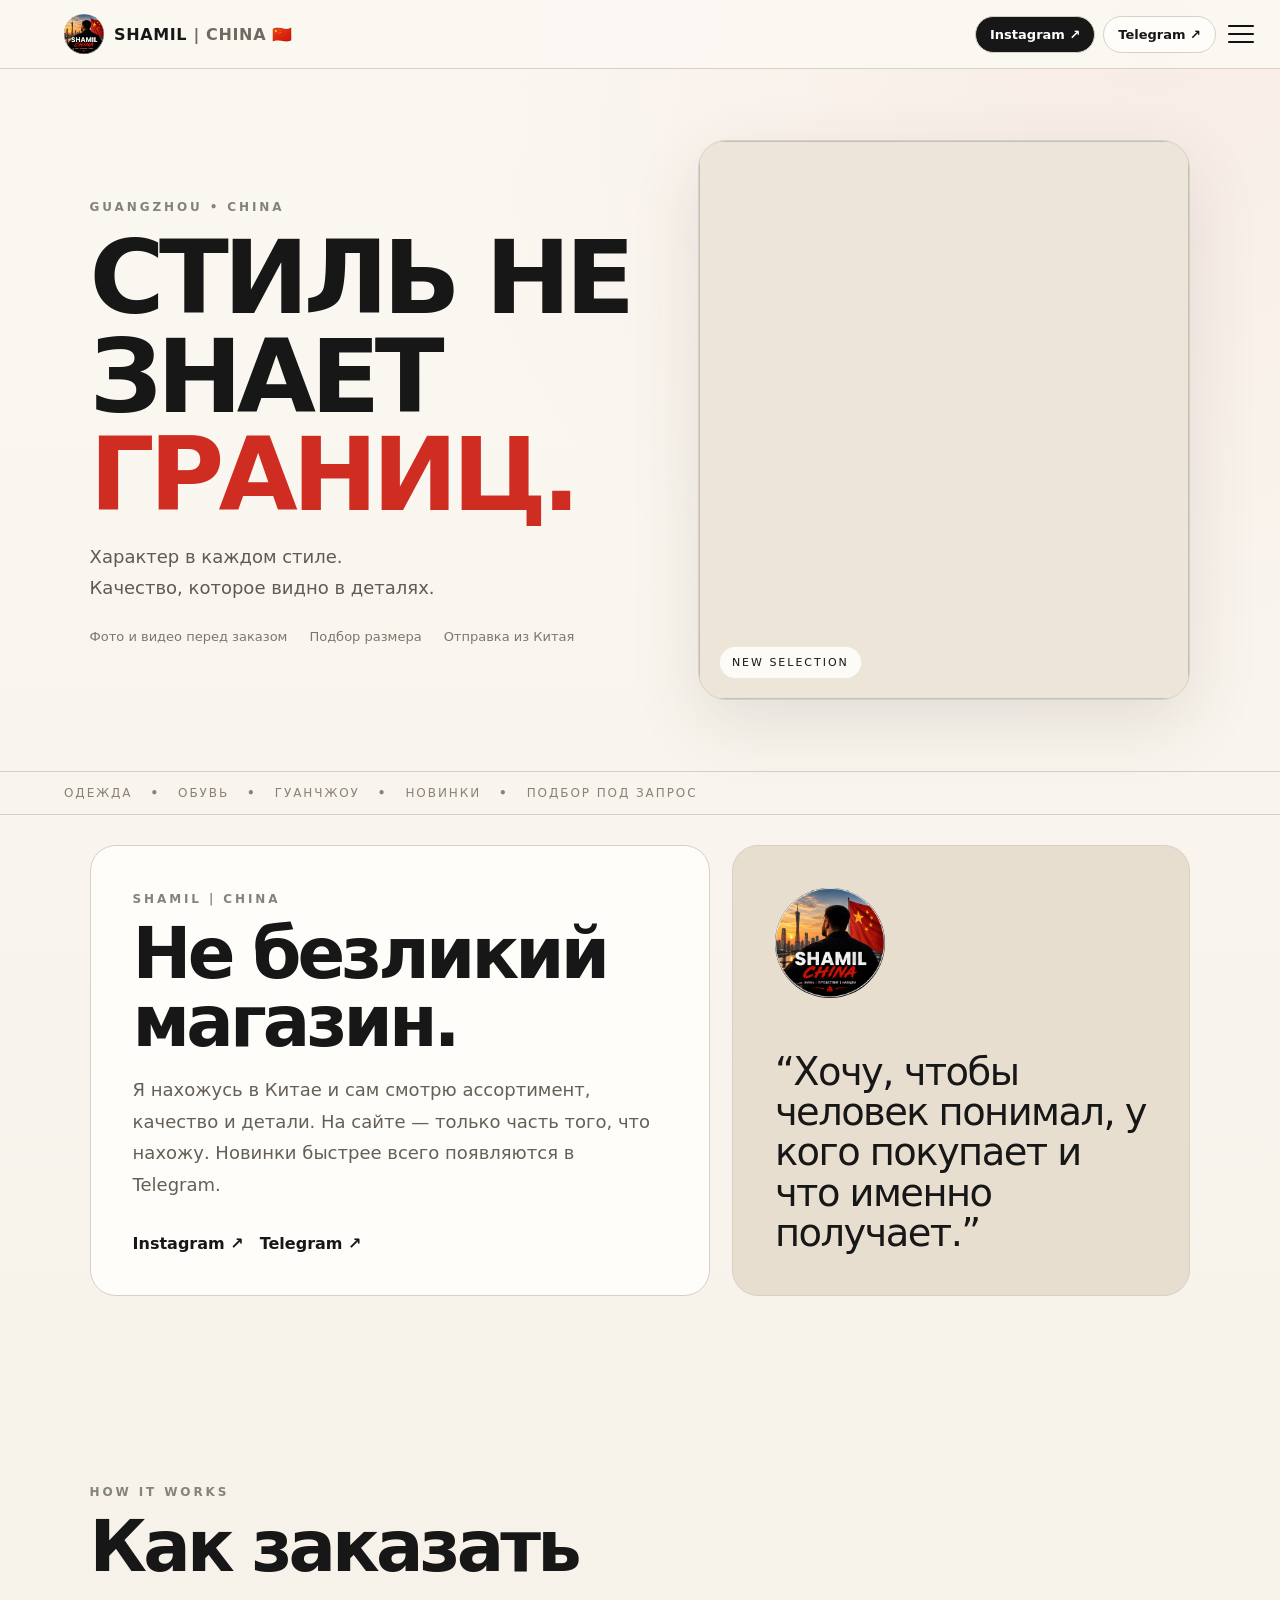
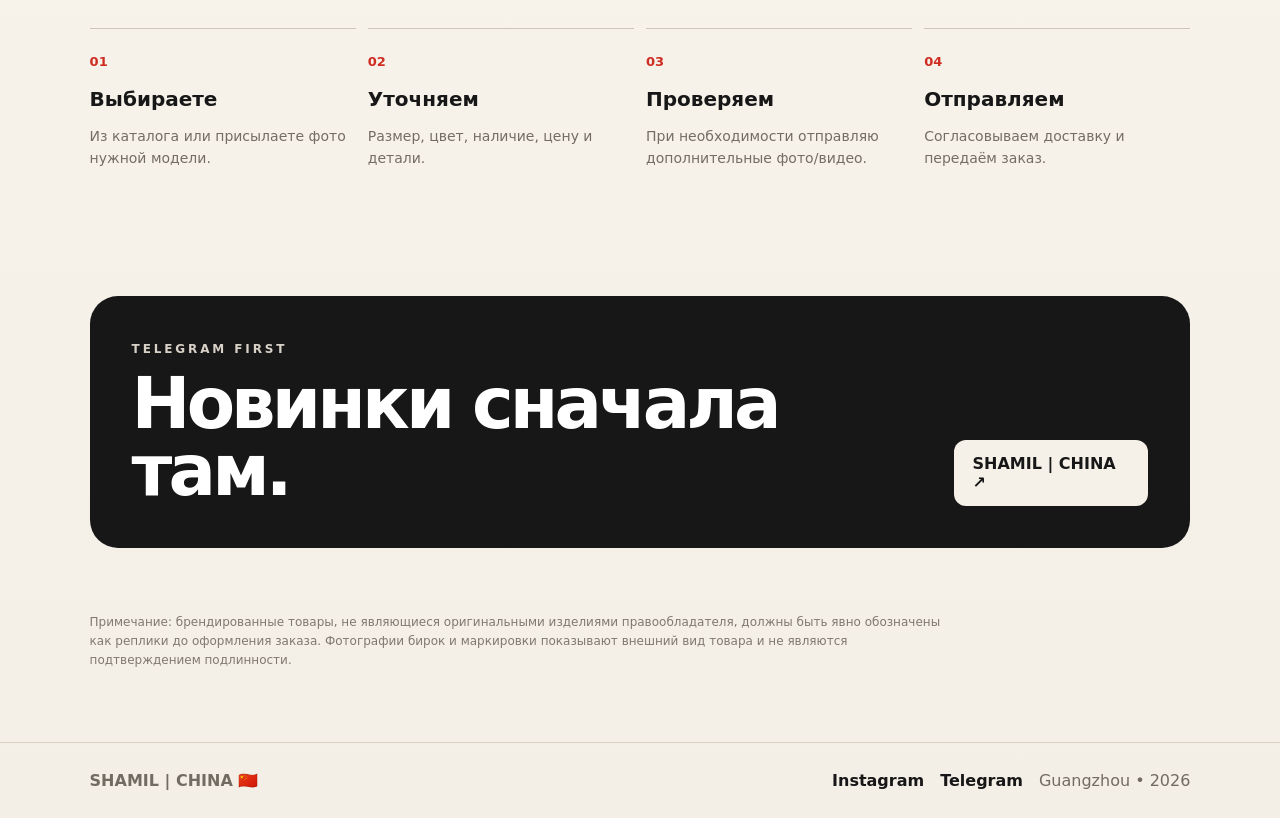
==== index.html @ 8ae96d12 "Update index.html" ====
<!doctype html>
<html lang="ru">
<head>
  <meta charset="utf-8">
  <meta name="viewport" content="width=device-width,initial-scale=1,viewport-fit=cover">
  <title>SHAMIL | CHINA — мужская одежда из Китая</title>
  <meta name="description" content="Мужская одежда и находки из Китая. Подбор, проверка качества, фото и видео перед заказом.">
  <link rel="manifest" href="/manifest.json">
<link rel="apple-touch-icon" sizes="180x180" href="/apple-touch-icon.png">
<meta name="theme-color" content="#F7F3EB">
<meta name="apple-mobile-web-app-capable" content="yes">
<meta name="apple-mobile-web-app-status-bar-style" content="black-translucent">
<meta name="apple-mobile-web-app-title" content="SHAMIL">
  <link rel="stylesheet" href="styles.css">
</head>
<body>
  <div id="appSplash" class="app-splash">
  <img src="/app-icon.png.PNG" alt="SHAMIL">
  <div class="app-splash-name">SHAMIL | CHINA</div>
</div>
<header class="topbar">
  <a class="brand" href="#top">
    <img src="logo.png" alt="SHAMIL | CHINA">
    <span>SHAMIL <i>| CHINA 🇨🇳</i></span>
  </a>
  <button class="menu-btn" onclick="openMenu()" aria-label="Открыть меню">
  <span></span>
  <span></span>
  <span></span>
</button>
  <div class="social-pills"><a class="instagram-pill" href="https://www.instagram.com/shamil.china_/" target="_blank" rel="noopener">Instagram ↗</a><a class="telegram-pill" href="https://t.me/Shamil_China05" target="_blank" rel="noopener">Telegram ↗</a></div>
</header>
<div class="side-menu" id="sideMenu">
  <div class="menu-overlay" onclick="closeMenu()"></div>

  <div class="menu-panel">
    <div class="menu-top">
      <b>SHAMIL | CHINA 🇨🇳</b>
      <button class="menu-close" onclick="closeMenu()">✕</button>
    </div>

    <div class="menu-links">

  <a href="/" onclick="closeMenu()">
    Главная
  </a>

  <button class="menu-catalog-toggle" type="button" onclick="toggleCatalogMenu()">
    <span>Каталог</span>
    <span class="catalog-arrow">⌄</span>
  </button>

  <div class="menu-subcatalog" id="menuSubcatalog">
    <a href="/catalog?section=clothes" onclick="closeMenu()">Одежда</a>
    <a href="/catalog?section=shoes" onclick="closeMenu()">Обувь</a>
    <a href="/catalog?section=accessories" onclick="closeMenu()">Аксессуары</a>
  </div>

  <a href="/account" onclick="closeMenu()">
    Личный кабинет 👤 <span>→</span>
  </a>

  <a href="#about" onclick="closeMenu()">
    Обо мне <span>→</span>
  </a>

  <a href="#how" onclick="closeMenu()">
    Как заказать <span>→</span>
  </a>

</div>

    <div class="menu-socials">
      <span>СВЯЗАТЬСЯ</span>

      <a href="https://www.instagram.com/shamil.china_/" target="_blank">
        Instagram ↗
      </a>

      <a href="https://t.me/Shamil_China05" target="_blank">
        Telegram ↗
      </a>
    </div>
  </div>
</div>
<main id="top">
  <section class="hero">
    <div class="hero-copy">
      <span class="kicker">GUANGZHOU • CHINA</span>
      <h1>СТИЛЬ НЕ ЗНАЕТ<br><em>ГРАНИЦ.</em></h1>
<p>Характер в каждом стиле.<br>Качество, которое видно в деталях.</p>
      
      <div class="trust"><span>Фото и видео перед заказом</span><span>Подбор размера</span><span>Отправка из Китая</span></div>
    </div>
    <div class="hero-visual">
     <img id="heroImage">
      <div class="hero-label">NEW SELECTION</div>
    </div>
  </section>

  <section class="marquee">
    <span>ОДЕЖДА</span><b>•</b><span>ОБУВЬ</span><b>•</b><span>ГУАНЧЖОУ</span><b>•</b><span>НОВИНКИ</span><b>•</b><span>ПОДБОР ПОД ЗАПРОС</span>
  </section>

 
  <section class="about" id="about">
    <div class="about-copy">
      <span class="kicker">SHAMIL | CHINA</span>
      <h2>Не безликий магазин.</h2>
      <p>Я нахожусь в Китае и сам смотрю ассортимент, качество и детали. На сайте — только часть того, что нахожу. Новинки быстрее всего появляются в Telegram.</p>
      <div class="about-links"><a href="https://www.instagram.com/shamil.china_/" target="_blank" rel="noopener">Instagram ↗</a><a href="https://t.me/Shamil_China05" target="_blank" rel="noopener">Telegram ↗</a></div>
    </div>
    <div class="about-card">
      <img src="logo.png" alt="SHAMIL CHINA">
      <blockquote>“Хочу, чтобы человек понимал, у кого покупает и что именно получает.”</blockquote>
    </div>
  </section>

  <section class="how" id="how">
    <div class="section-head"><div><span class="kicker">HOW IT WORKS</span><h2>Как заказать</h2></div></div>
    <div class="steps">
      <div><b>01</b><h3>Выбираете</h3><p>Из каталога или присылаете фото нужной модели.</p></div>
      <div><b>02</b><h3>Уточняем</h3><p>Размер, цвет, наличие, цену и детали.</p></div>
      <div><b>03</b><h3>Проверяем</h3><p>При необходимости отправляю дополнительные фото/видео.</p></div>
      <div><b>04</b><h3>Отправляем</h3><p>Согласовываем доставку и передаём заказ.</p></div>
    </div>
  </section>

  <section class="cta">
    <div><span class="kicker">TELEGRAM FIRST</span><h2>Новинки сначала там.</h2></div>
    <a class="btn white" href="https://t.me/Shamil_China05" target="_blank">SHAMIL | CHINA ↗</a>
  </section>

  <section class="disclaimer">
    <p>Примечание: брендированные товары, не являющиеся оригинальными изделиями правообладателя, должны быть явно обозначены как реплики до оформления заказа. Фотографии бирок и маркировки показывают внешний вид товара и не являются подтверждением подлинности.</p>
  </section>
</main>

<div class="modal" id="modal">
  <div class="modal-backdrop" onclick="closeModal()"></div>
  <div class="modal-card">
    <button class="close" onclick="closeModal()">✕</button>
    <div class="modal-grid">
      <div class="modal-gallery">
        <img id="mainImage" src="" alt="">
        <div id="thumbs" class="thumbs"></div>
      </div>
      <div class="modal-info">
        <span class="kicker" id="modalBrand"></span>
        <h2 id="modalTitle"></h2>
        <p id="modalDesc"></p>
        <div id="variants" class="variants"></div>
        <div class="price-line"><span>Цена</span><b>уточняйте</b></div>
        <a class="btn red full" href="https://www.instagram.com/shamil.china_/" target="_blank">Купить в Instagram ↗</a>

<a class="btn full telegram-btn" href="https://t.me/Shamil_China05" target="_blank">Купить в Telegram ↗</a>
        <p class="micro">Дополнительные фото/видео — по запросу.</p>
      </div>
    </div>
  </div>
</div>

<footer><b>SHAMIL | CHINA 🇨🇳</b><div class="footer-links"><a href="https://www.instagram.com/shamil.china_/" target="_blank" rel="noopener">Instagram</a><a href="https://t.me/Shamil_China05" target="_blank" rel="noopener">Telegram</a><span>Guangzhou • 2026</span></div></footer>
<script>
fetch(
  'https://pnsldiahjlnazouskkxk.supabase.co/rest/v1/site_settings?select=hero_images&id=eq.home',
  {
    headers: {
      'apikey': 'sb_publishable_b212Q_Wc9-7C97UlreEj8A_O3JEcoJQ',
      'Authorization': 'Bearer sb_publishable_b212Q_Wc9-7C97UlreEj8A_O3JEcoJQ'
    }
  }
)
.then(r => r.json())
.then(data => {

  const images = data?.[0]?.hero_images;

  if (!Array.isArray(images) || !images.length) return;

  const heroImage = document.getElementById('heroImage');

  let index = 0;

  heroImage.src = images[0];

  setInterval(() => {

    heroImage.style.opacity = '0';

    setTimeout(() => {

      index = (index + 1) % images.length;

      heroImage.src = images[index];

      heroImage.style.opacity = '1';

    }, 300);

  }, 1500 );

})
.catch(() => {});
</script>
 <script src="script.js"></script>
</body>
</html>
---- styles.css ----
:root{--bg:#090909;--panel:#111;--soft:#171717;--line:#272727;--text:#f5f5f2;--muted:#969690;--red:#e42a1e}
*{box-sizing:border-box} html{scroll-behavior:smooth}
body{margin:0;background:var(--bg);color:var(--text);font-family:Inter,ui-sans-serif,system-ui,-apple-system,BlinkMacSystemFont,"Segoe UI",sans-serif}
a{text-decoration:none;color:inherit} button{font:inherit}
.topbar{position:sticky;top:0;z-index:50;display:flex;align-items:center;justify-content:space-between;padding:14px 5vw;background:rgba(9,9,9,.86);backdrop-filter:blur(18px);border-bottom:1px solid var(--line)}
.brand{display:flex;align-items:center;gap:10px;font-weight:800;letter-spacing:.04em}.brand img{width:40px;height:40px;border-radius:50%;object-fit:cover}.brand i{font-style:normal;color:#9b9b95;font-weight:600}
nav{display:flex;gap:28px;font-size:14px;color:#c9c9c4}.telegram-pill{padding:10px 14px;border-radius:999px;background:#151515;border:1px solid var(--line);font-size:13px;font-weight:800}
.hero{min-height:78vh;padding:64px 7vw;display:grid;grid-template-columns:1.05fr .95fr;gap:5vw;align-items:center}
.kicker{font-size:12px;letter-spacing:.24em;color:#83837d;font-weight:800}
h1,h2{letter-spacing:-.055em;line-height:.96;margin:14px 0}
h1{font-size:clamp(48px,8vw,105px)}h1 em{font-style:normal;color:var(--red)}
.hero-copy p{max-width:670px;color:#b9b9b3;font-size:18px;line-height:1.7}.hero-actions{display:flex;gap:12px;flex-wrap:wrap;margin-top:28px}
.btn{display:inline-flex;align-items:center;justify-content:center;padding:14px 19px;border-radius:12px;font-weight:850}.red{background:var(--red);color:white}.dark{background:#151515;border:1px solid var(--line)}.white{background:#fff;color:#111}.full{width:100%}
.trust{display:flex;flex-wrap:wrap;gap:22px;margin-top:25px;color:#777772;font-size:13px}.hero-visual{position:relative;border-radius:28px;overflow:hidden;border:1px solid var(--line);background:#111;min-height:560px}.hero-visual img{width:100%;height:100%;object-fit:cover;position:absolute;inset:0}.hero-label{position:absolute;left:20px;bottom:20px;padding:9px 12px;border-radius:999px;background:rgba(0,0,0,.75);font-size:11px;letter-spacing:.18em}
.marquee{display:flex;gap:18px;white-space:nowrap;overflow:hidden;padding:14px 5vw;border-top:1px solid var(--line);border-bottom:1px solid var(--line);color:#74746e;font-size:12px;letter-spacing:.16em}
.catalog,.how{padding:90px 7vw}.section-head{display:flex;justify-content:space-between;align-items:end;gap:25px;margin-bottom:32px}.section-head h2,.about h2,.cta h2{font-size:clamp(40px,5.5vw,76px)}
.filters{display:flex;gap:8px;flex-wrap:wrap}.filter{border:1px solid var(--line);background:#111;color:#aaa;padding:9px 13px;border-radius:999px;cursor:pointer}.filter.active{background:#fff;color:#111}
.product-grid{display:grid;grid-template-columns:repeat(2,1fr);gap:18px}.product{border:1px solid var(--line);border-radius:22px;overflow:hidden;background:#101010}.gallery{display:block;position:relative;width:100%;border:0;padding:0;background:none;cursor:pointer;aspect-ratio:1/1;overflow:hidden}.gallery img{width:100%;height:100%;object-fit:cover;transition:.35s}.gallery:hover img{transform:scale(1.025)}.tag{position:absolute;top:14px;left:14px;padding:7px 10px;border-radius:999px;background:rgba(0,0,0,.72);font-size:10px;letter-spacing:.16em;color:#fff}
.product-meta{display:flex;justify-content:space-between;align-items:center;gap:15px;padding:18px}.product-meta h3{margin:0 0 6px;font-size:18px}.product-meta p{margin:0;color:#797974;font-size:13px}.smallbtn{background:#fff;border:0;border-radius:10px;padding:10px 12px;font-weight:800;cursor:pointer}
.note{margin-top:20px;border:1px dashed #333;border-radius:16px;padding:19px 20px;display:flex;justify-content:space-between;gap:20px;align-items:center;color:#8f8f89}.note div{display:grid;gap:4px}.note b,.note a{color:white}
.about{padding:30px 7vw 95px;display:grid;grid-template-columns:1.15fr .85fr;gap:22px}.about-copy,.about-card{border-radius:26px;padding:42px;border:1px solid var(--line)}.about-copy p{font-size:18px;line-height:1.75;color:#aaa}.about-copy a{font-weight:800;display:inline-block;margin-top:16px}.about-card{background:#e6dfd4;color:#161616;display:flex;flex-direction:column;justify-content:space-between;min-height:450px}.about-card img{width:110px;height:110px;border-radius:50%;object-fit:cover}.about-card blockquote{margin:0;font-size:clamp(28px,3vw,44px);line-height:1.05;letter-spacing:-.04em}
.steps{display:grid;grid-template-columns:repeat(4,1fr);gap:12px}.steps>div{border-top:1px solid #303030;padding:22px 0}.steps b{color:var(--red);font-size:13px}.steps h3{font-size:20px;margin:17px 0 8px}.steps p{color:#85857f;font-size:14px;line-height:1.6}
.cta{margin:0 7vw 65px;padding:42px;border-radius:28px;background:var(--red);display:flex;justify-content:space-between;gap:25px;align-items:end}.cta .kicker{color:#ffd1cb}.cta h2{margin-bottom:0}
.disclaimer{padding:0 7vw 60px;color:#666661;font-size:12px;line-height:1.6;max-width:1050px}
footer{padding:28px 7vw;border-top:1px solid var(--line);display:flex;justify-content:space-between;color:#767670}
.modal{position:fixed;inset:0;z-index:100;display:none}.modal.show{display:block}.modal-backdrop{position:absolute;inset:0;background:rgba(0,0,0,.72);backdrop-filter:blur(4px)}.modal-card{position:absolute;left:50%;top:50%;transform:translate(-50%,-50%);width:min(1100px,94vw);max-height:92vh;overflow:auto;background:#101010;border:1px solid var(--line);border-radius:24px;padding:22px}.close{position:absolute;top:16px;right:16px;z-index:3;border:1px solid #333;background:#111;color:#fff;width:40px;height:40px;border-radius:50%;cursor:pointer}.modal-grid{display:grid;grid-template-columns:1.05fr .95fr;gap:30px}.modal-gallery>img{width:100%;aspect-ratio:1/1;object-fit:cover;border-radius:18px;background:#161616}.thumbs{display:grid;grid-template-columns:repeat(4,1fr);gap:8px;margin-top:8px}.thumbs button{border:0;padding:0;background:none;cursor:pointer}.thumbs img{width:100%;aspect-ratio:1/1;object-fit:cover;border-radius:10px}.modal-info{padding:22px 10px}.modal-info h2{font-size:clamp(38px,5vw,68px)}.modal-info>p{color:#a4a49e;line-height:1.7}.variants{display:flex;gap:8px;flex-wrap:wrap;margin:22px 0}.variant{border:1px solid #333;border-radius:999px;padding:8px 11px;color:#c9c9c3;font-size:13px}.price-line{display:flex;justify-content:space-between;padding:18px 0;border-top:1px solid #2b2b2b;border-bottom:1px solid #2b2b2b;margin:18px 0}.micro{font-size:12px!important;color:#696964!important}
@media(max-width:900px){nav{display:none}.hero{grid-template-columns:1fr}.hero-visual{min-height:470px}.product-grid,.about,.modal-grid{grid-template-columns:1fr}.steps{grid-template-columns:repeat(2,1fr)}.section-head,.cta{align-items:flex-start;flex-direction:column}}
@media(max-width:560px){.topbar{padding:12px 15px}.brand span{font-size:12px}.telegram-pill{display:none}.hero,.catalog,.how,.about{padding-left:18px;padding-right:18px}.hero{padding-top:40px}.hero-visual{min-height:390px}.product-grid{grid-template-columns:1fr}.product-meta{align-items:flex-start}.note{flex-direction:column;align-items:flex-start}.steps{grid-template-columns:1fr}.cta{margin-left:18px;margin-right:18px;padding:28px}.modal-card{padding:14px}.thumbs{grid-template-columns:repeat(4,1fr)}footer{padding-left:18px;padding-right:18px;font-size:12px}}


/* ===== SHAMIL | CHINA — Light / Ivory premium theme ===== */
:root{
  --bg:#f5f1e9;
  --panel:#fffdf9;
  --soft:#eee8dd;
  --line:#d8d0c2;
  --text:#171717;
  --muted:#746f66;
  --red:#cf2d22;
}
body{
  background:
    radial-gradient(circle at 90% 0%, rgba(207,45,34,.06), transparent 28%),
    linear-gradient(180deg,#fbf8f2 0%,#f4efe6 100%);
  color:var(--text);
}
.topbar{
  background:rgba(251,248,242,.9);
  border-bottom:1px solid var(--line);
}
.brand i, nav{color:#706a61}
.telegram-pill,.instagram-pill{
  padding:10px 14px;
  border-radius:999px;
  background:#fffdf9;
  border:1px solid var(--line);
  font-size:13px;
  font-weight:800;
  color:#171717;
}
.instagram-pill{background:#171717;color:#fff}
.social-pills{display:flex;align-items:center;gap:8px}
.hero-copy p{color:#5f5a53}
.trust{color:#7d766c}
.hero-visual{
  border-color:var(--line);
  background:#ece5d8;
  box-shadow:0 24px 70px rgba(73,58,40,.12);
}
.hero-label{background:rgba(255,253,249,.9);color:#161616;border:1px solid rgba(30,30,30,.08)}
.marquee{
  border-top:1px solid var(--line);
  border-bottom:1px solid var(--line);
  color:#8a8176;
}
.filter{
  border:1px solid var(--line);
  background:#fffdf9;
  color:#6b645b;
}
.filter.active{background:#171717;color:#fff}
.product{
  border:1px solid var(--line);
  background:#fffdf9;
  box-shadow:0 12px 32px rgba(67,55,40,.06);
}
.product-meta p{color:#7d766d}
.smallbtn{
  background:#171717;
  color:#fff;
}
.note{
  border-color:#cfc5b6;
  background:rgba(255,255,255,.42);
  color:#766f65;
}
.note b,.note a{color:#171717}
.about-copy,.about-card{
  border-color:var(--line);
}
.about-copy{
  background:#fffdf9;
}
.about-copy p{color:#665f56}
.about-card{
  background:#e7ded0;
  color:#171717;
}
.about-links{display:flex;gap:16px;flex-wrap:wrap;margin-top:18px}
.about-links a{font-weight:800}
.steps>div{border-top:1px solid #cec6b9}
.steps p{color:#746d63}
.cta{background:#171717;color:#fff}
.cta .kicker{color:#d8d1c7}
.disclaimer{color:#7f786e}
footer{
  border-top:1px solid var(--line);
  color:#726b61;
}
.footer-links{display:flex;align-items:center;gap:16px;flex-wrap:wrap}
.footer-links a{color:#171717;font-weight:750}
.modal-backdrop{background:rgba(55,45,34,.36)}
.modal-card{
  background:#fffdf9;
  border:1px solid var(--line);
  color:#171717;
  box-shadow:0 30px 100px rgba(47,37,24,.22);
}
.close{
  border:1px solid var(--line);
  background:#171717;
  color:#fff;
}
.modal-gallery>img{background:#eee7dc}
.modal-info>p{color:#6c655c}
.variant{
  border:1px solid #cfc6b9;
  color:#5f584f;
  background:#f8f4ed;
}
.price-line{
  border-top:1px solid #d9d0c3;
  border-bottom:1px solid #d9d0c3;
}
.micro{color:#7d766c!important}
.btn.dark{
  background:#fffdf9;
  border:1px solid var(--line);
  color:#171717;
}
.btn.white{
  background:#f5f1e9;
  color:#171717;
}
@media(max-width:560px){
  .social-pills{display:flex}
  .instagram-pill{display:none}
  .telegram-pill{display:none}
}
.telegram-btn {
  background: #229ED9;
  color: #fff;
  border-color: #229ED9;
}

.telegram-btn:hover {
  background: #1d8fc5;
  border-color: #1d8fc5;
}
/* SHAMIL CHINA — BURGER MENU */

.menu-btn {
  width: 44px;
  height: 44px;
  padding: 0;
  position: absolute;
right: 8px;
  border: 0;
  background: transparent;
  cursor: pointer;
  display: flex;
  flex-direction: column;
  justify-content: center;
  gap: 6px;
}

.menu-btn span {
  display: block;
  width: 26px;
  height: 2px;
  background: #111;
  border-radius: 10px;
}

.side-menu {
  position: fixed;
  inset: 0;
  z-index: 9999;
  visibility: hidden;
  pointer-events: none;
}

.side-menu.open {
  visibility: visible;
  pointer-events: auto;
}

.menu-overlay {
  position: absolute;
  inset: 0;
  background: rgba(0,0,0,.45);
  opacity: 0;
  transition: opacity .3s ease;
}

.side-menu.open .menu-overlay {
  opacity: 1;
}

.menu-panel {
  position: absolute;
  top: 0;
  right: 0;
  width: min(88vw, 420px);
  height: 100%;
  padding: 26px;
  background: #f5f1e9;
  transform: translateX(100%);
  transition: transform .3s ease;
  display: flex;
  flex-direction: column;
}

.side-menu.open .menu-panel {
  transform: translateX(0);
}

.menu-top {
  display: flex;
  justify-content: space-between;
  align-items: center;
  padding-bottom: 25px;
  border-bottom: 1px solid rgba(0,0,0,.12);
}

.menu-close {
  border: 0;
  background: transparent;
  font-size: 24px;
  cursor: pointer;
}

.menu-links {
  display: flex;
  flex-direction: column;
  margin-top: 25px;
}

.menu-links a {
  display: flex;
  justify-content: space-between;
  padding: 18px 0;
  border-bottom: 1px solid rgba(0,0,0,.1);
  color: #111;
  text-decoration: none;
  font-size: 24px;
  font-weight: 700;
}

.menu-socials {
  margin-top: auto;
  display: flex;
  flex-direction: column;
  gap: 12px;
}

.menu-socials span {
  font-size: 11px;
  letter-spacing: 2px;
  opacity: .55;
}

.menu-socials a {
  color: #111;
  font-size: 17px;
  font-weight: 600;
  text-decoration: none;
}
.menu-panel {
  background: #f5f1e9 !important;
  opacity: 1 !important;
}

.menu-panel * {
  opacity: 1;
}
.menu-catalog-toggle{
  width:100%;
  border:0;
  border-top:1px solid var(--line);
  border-bottom:1px solid var(--line);
  background:transparent;
  padding:20px 0;
  display:flex;
  align-items:center;
  justify-content:space-between;
  font:inherit;
  font-size:clamp(24px,5vw,34px);
  font-weight:800;
  color:var(--text);
  cursor:pointer;
}

.menu-subcatalog{
  display:none;
  padding:0 0 8px;
}

.menu-subcatalog.open{
  display:block;
}

.menu-subcatalog a{
  display:block;
  padding:16px 18px;
  font-size:20px;
  font-weight:650;
  border-bottom:1px solid var(--line);
}

.catalog-arrow{
  transition:transform .25s ease;
}

.menu-catalog-toggle.open .catalog-arrow{
  transform:rotate(90deg);
}
/* Плавная смена фото на главной */
.hero-visual img {
  transition: opacity 0.5s ease;
}
.app-splash {
  position: fixed;
  inset: 0;
  z-index: 99999;
  background: #F7F3EB;
  display: flex;
  flex-direction: column;
  align-items: center;
  justify-content: center;
  gap: 22px;
  animation: splashOut 0.7s ease 1.8s forwards;
}

.app-splash img {
  width: 150px;
  height: 150px;
  object-fit: cover;
  border-radius: 32px;
  animation: splashLogo 0.8s ease both;
}

.app-splash-name {
  font-size: 15px;
  letter-spacing: 5px;
  color: #111;
  animation: splashLogo 0.8s 0.15s ease both;
}

@keyframes splashLogo {
  from {
    opacity: 0;
    transform: scale(.88);
  }
  to {
    opacity: 1;
    transform: scale(1);
  }
}

@keyframes splashOut {
  to {
    opacity: 0;
    visibility: hidden;
    pointer-events: none;
  }
}
.app-splash::before {
  content: "";
  width: 170px;
  height: 170px;
  border-radius: 36px;
  background: url("/app-icon.png.PNG") center / cover no-repeat;
  animation: splashLogo 0.8s ease both;
}

.app-splash > img {
  display: none;
}
/* В обычном браузере заставку не показываем */
.app-splash {
  display: none;
}

/* Показываем только установленное приложение */
@media (display-mode: standalone) {
  .app-splash {
    display: flex;
  }

 #mainImage {
  transition: opacity .22s ease;
}

#mainImage.fade-image {
  opacity: .35;
} 

.image-dots {
  display: flex;
  justify-content: center;
  gap: 6px;
  margin-top: 10px;
}

.image-dots span {
  width: 7px;
  height: 7px;
  border-radius: 50%;
  background: rgba(0, 0, 0, .20);
}

.image-dots span.active {
  background: #111;
}
@media (max-width: 560px) {
  .topbar {
    padding-top: calc(12px + env(safe-area-inset-top));
  }
}
/* ===== SHAMIL CHINA — ITALIAN LUXURY ===== */

:root{
  --lux-black:#15120e;
  --lux-brown:#2e2117;
  --lux-gold:#c9a15e;
  --lux-cream:#f3eadc;
  --lux-muted:#b8aa96;
}

body{
  background:
    radial-gradient(circle at 80% 5%, #39291c 0, transparent 28%),
    linear-gradient(180deg,#17130f 0%,#0f0d0a 100%);
  color:var(--lux-cream);
}

.topbar{
  background:rgba(18,15,11,.88);
  border-bottom:1px solid rgba(201,161,94,.18);
}

.brand{
  color:var(--lux-cream);
}

.brand i{
  color:var(--lux-muted);
}

.menu-btn span{
  background:var(--lux-cream);
}

.hero-copy .kicker{
  color:var(--lux-gold);
}

.hero-copy h1{
  color:var(--lux-cream);
  font-family:Georgia,"Times New Roman",serif;
  font-weight:500;
}

.hero-copy h1 em{
  color:var(--lux-gold);
}

.hero-copy p{
  color:#d1c5b5;
}

.trust{
  color:#ad9e8b;
}

.hero-visual{
  border-color:rgba(201,161,94,.25);
  background:#211a13;
  box-shadow:0 30px 80px rgba(0,0,0,.35);
}

.hero-label{
  background:rgba(20,16,12,.88);
  color:var(--lux-gold);
  border:1px solid rgba(201,161,94,.35);
}

.marquee{
  color:#a9967c;
  border-color:rgba(201,161,94,.18);
}

@media(max-width:560px){
  .topbar{
    padding-top:calc(12px + env(safe-area-inset-top));
  }

  .hero{
    min-height:auto;
    padding-top:48px;
  }

  .hero-copy h1{
    font-size:54px;
    line-height:.94;
  }

  .hero-copy p{
    font-size:17px;
    line-height:1.6;
  }

  .hero-visual{
    min-height:480px;
    border-radius:22px;
  }
}
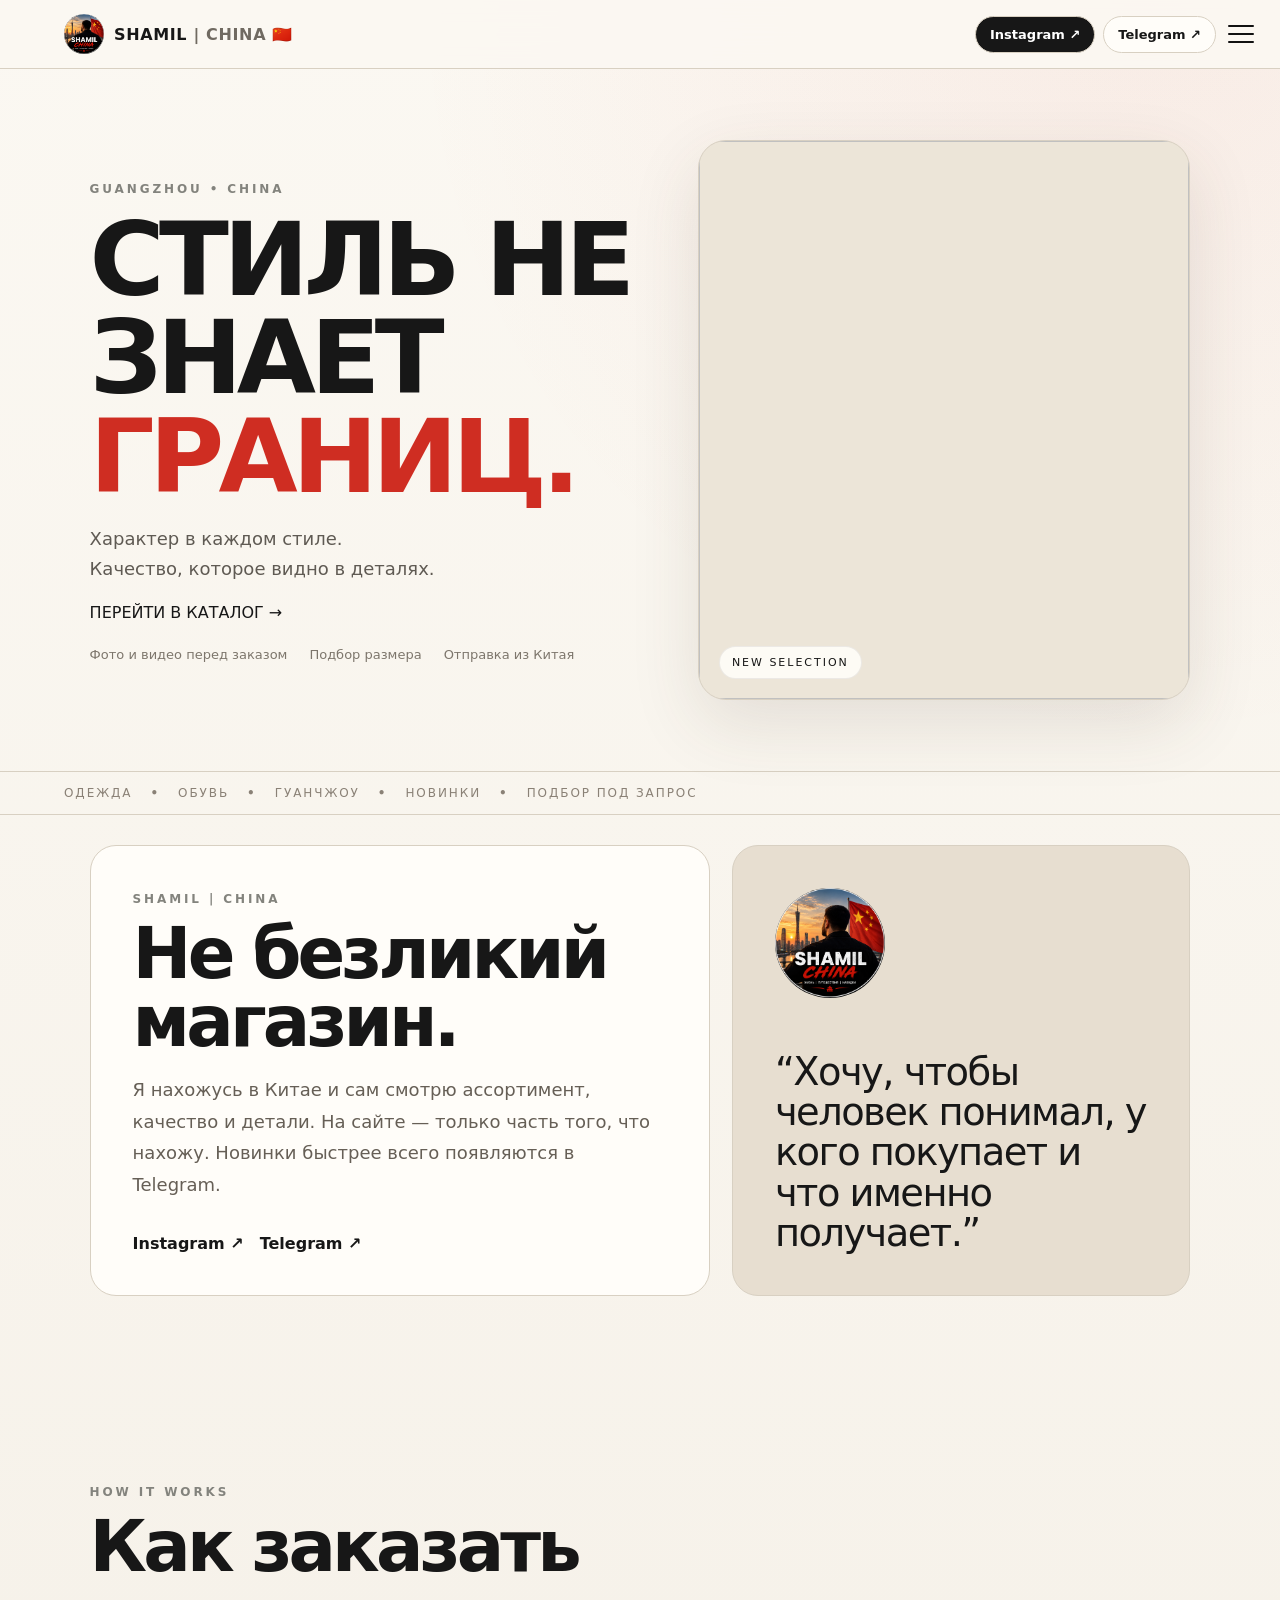
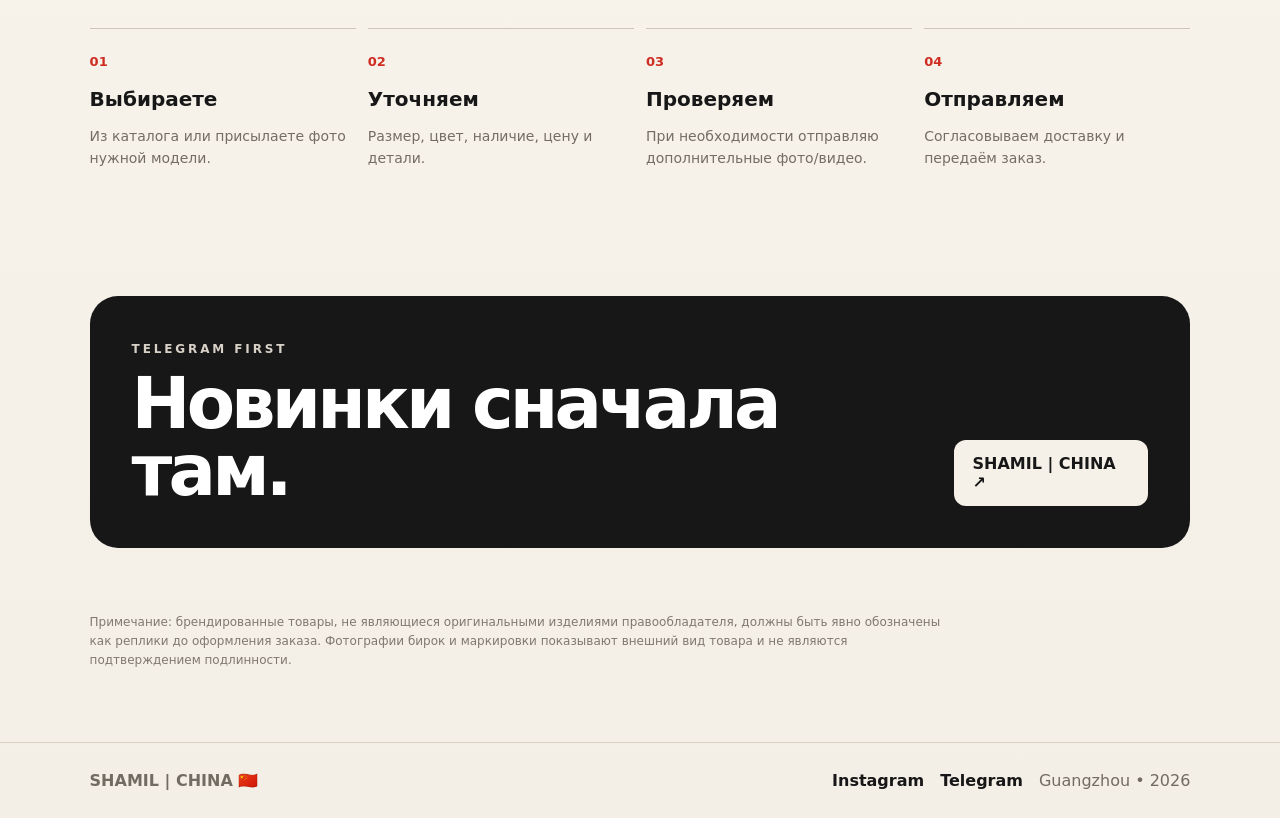
==== commit c1a3082d: "Update index.html" ====
--- a/index.html
+++ b/index.html
@@ -88,8 +88,10 @@
     <div class="hero-copy">
       <span class="kicker">GUANGZHOU • CHINA</span>
       <h1>СТИЛЬ НЕ ЗНАЕТ<br><em>ГРАНИЦ.</em></h1>
-<p>Характер в каждом стиле.<br>Качество, которое видно в деталях.</p>
-      
+<p> Характер в каждом стиле.<br>Качество, которое видно в деталях.</p>
+      <a class="lux-catalog-btn" href="/catalog">
+  ПЕРЕЙТИ В КАТАЛОГ <span>→</span>
+</a>
       <div class="trust"><span>Фото и видео перед заказом</span><span>Подбор размера</span><span>Отправка из Китая</span></div>
     </div>
     <div class="hero-visual">
--- a/styles.css
+++ b/styles.css
@@ -537,3 +537,70 @@
     border-radius:22px;
   }
 }
+/* ===== LUXURY MOBILE HERO — STEP 2 ===== */
+
+@media (max-width:560px){
+
+  .hero{
+    display:block;
+    padding-bottom:0;
+  }
+
+  .hero-copy{
+    position:relative;
+    z-index:2;
+  }
+
+  .hero-copy::after{
+    content:"";
+    display:block;
+    width:56px;
+    height:1px;
+    margin-top:28px;
+    background:#c9a15e;
+  }
+
+  .hero-visual{
+    width:calc(100% + 36px);
+    margin-left:-18px;
+    margin-top:28px;
+    min-height:540px;
+    border-radius:0;
+    border-left:0;
+    border-right:0;
+    border-color:rgba(201,161,94,.22);
+    box-shadow:
+      0 -25px 60px rgba(0,0,0,.18),
+      0 30px 80px rgba(0,0,0,.35);
+  }
+
+  .hero-visual::after{
+    content:"";
+    position:absolute;
+    inset:0;
+    z-index:1;
+    pointer-events:none;
+    background:
+      linear-gradient(
+        180deg,
+        rgba(20,14,9,.35) 0%,
+        transparent 28%,
+        transparent 70%,
+        rgba(15,11,8,.28) 100%
+      );
+  }
+
+  .hero-visual img{
+    object-fit:cover;
+  }
+
+  .hero-label{
+    z-index:2;
+    left:20px;
+    bottom:20px;
+    color:#d6b574;
+    background:rgba(20,15,10,.72);
+    border:1px solid rgba(201,161,94,.35);
+    backdrop-filter:blur(12px);
+  }
+}
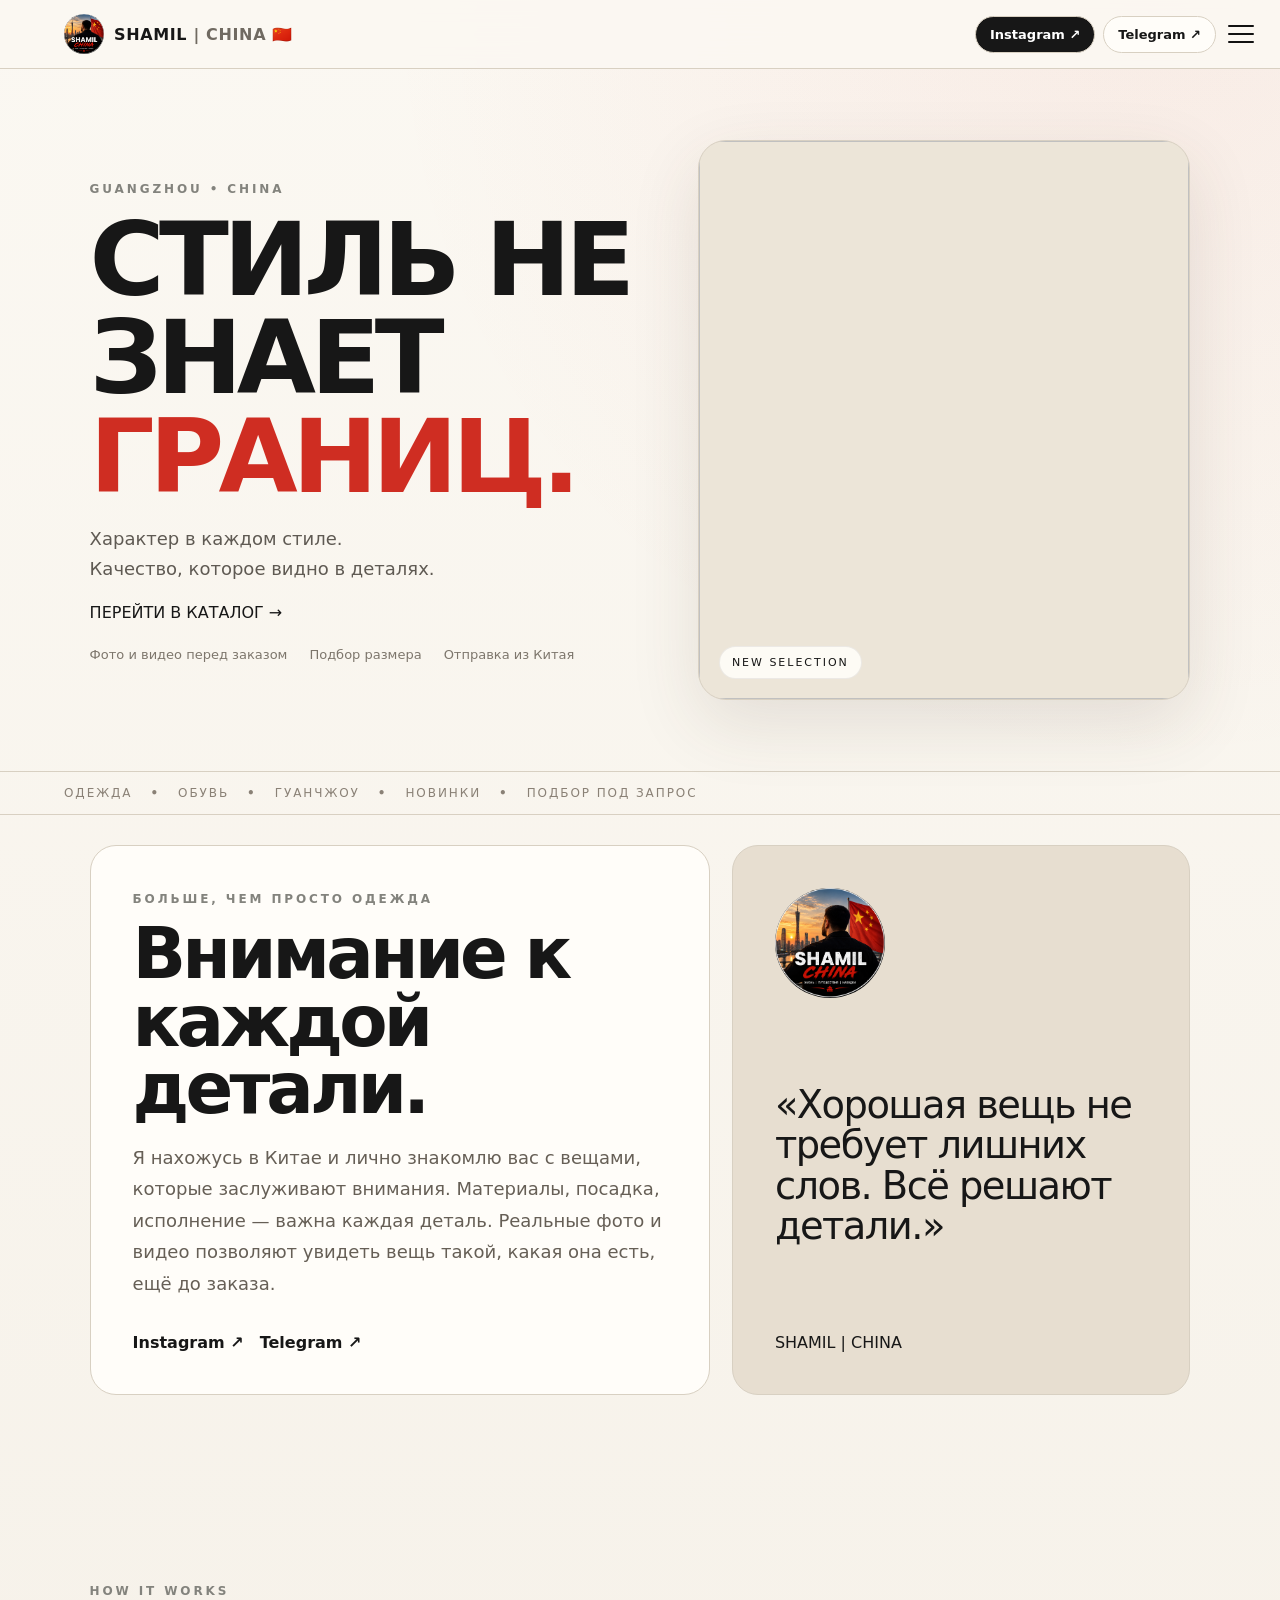
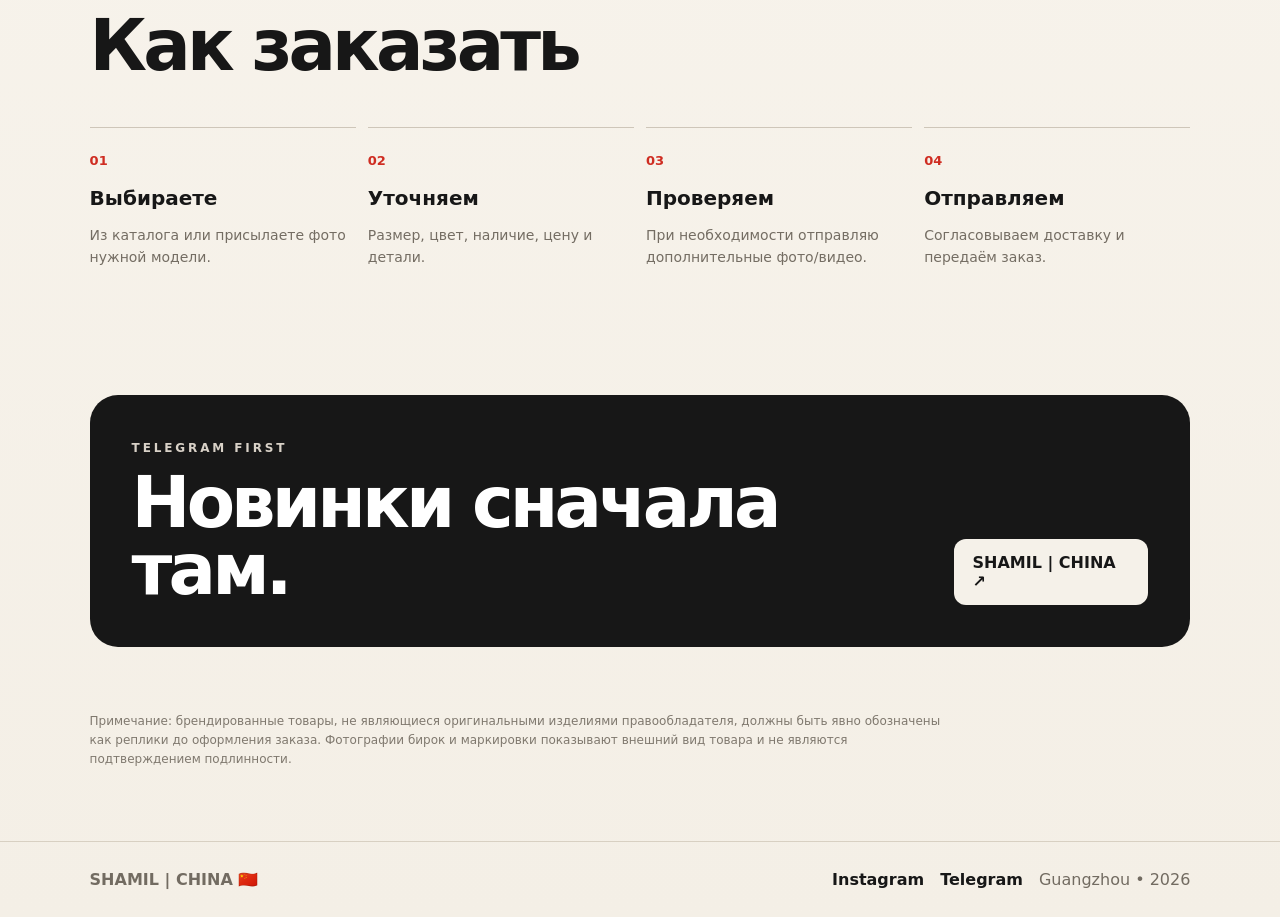
==== commit 11d211f0: "Update index.html" ====
--- a/index.html
+++ b/index.html
@@ -89,7 +89,7 @@
       <span class="kicker">GUANGZHOU • CHINA</span>
       <h1>СТИЛЬ НЕ ЗНАЕТ<br><em>ГРАНИЦ.</em></h1>
 <p> Характер в каждом стиле.<br>Качество, которое видно в деталях.</p>
-      <a class="lux-catalog-btn" href="/catalog">
+      <a class="lux-catalog-btn" href="/catalog?section=clothes">
   ПЕРЕЙТИ В КАТАЛОГ <span>→</span>
 </a>
       <div class="trust"><span>Фото и видео перед заказом</span><span>Подбор размера</span><span>Отправка из Китая</span></div>
@@ -105,18 +105,41 @@
   </section>
 
  
-  <section class="about" id="about">
-    <div class="about-copy">
-      <span class="kicker">SHAMIL | CHINA</span>
-      <h2>Не безликий магазин.</h2>
-      <p>Я нахожусь в Китае и сам смотрю ассортимент, качество и детали. На сайте — только часть того, что нахожу. Новинки быстрее всего появляются в Telegram.</p>
-      <div class="about-links"><a href="https://www.instagram.com/shamil.china_/" target="_blank" rel="noopener">Instagram ↗</a><a href="https://t.me/Shamil_China05" target="_blank" rel="noopener">Telegram ↗</a></div>
-    </div>
-    <div class="about-card">
-      <img src="logo.png" alt="SHAMIL CHINA">
-      <blockquote>“Хочу, чтобы человек понимал, у кого покупает и что именно получает.”</blockquote>
-    </div>
-  </section>
+<section class="about" id="about">
+
+  <div class="about-copy">
+    <span class="kicker">БОЛЬШЕ, ЧЕМ ПРОСТО ОДЕЖДА</span>
+
+    <h2>Внимание к каждой детали.</h2>
+
+    <p>
+      Я нахожусь в Китае и лично знакомлю вас с вещами,
+      которые заслуживают внимания. Материалы, посадка,
+      исполнение — важна каждая деталь. Реальные фото и видео
+      позволяют увидеть вещь такой, какая она есть, ещё до заказа.
+    </p>
+
+    <div class="about-links">
+      <a href="https://www.instagram.com/shamil.china_/"
+         target="_blank" rel="noopener">Instagram ↗</a>
+
+      <a href="https://t.me/Shamil_China05"
+         target="_blank" rel="noopener">Telegram ↗</a>
+    </div>
+  </div>
+
+  <div class="about-card">
+    <img src="logo.png" alt="SHAMIL CHINA">
+
+    <blockquote>
+      «Хорошая вещь не требует лишних слов.
+      Всё решают детали.»
+    </blockquote>
+
+    <span>SHAMIL | CHINA</span>
+  </div>
+
+</section>
 
   <section class="how" id="how">
     <div class="section-head"><div><span class="kicker">HOW IT WORKS</span><h2>Как заказать</h2></div></div>
--- a/styles.css
+++ b/styles.css
@@ -604,3 +604,891 @@
     backdrop-filter:blur(12px);
   }
 }
+/* ===== LUXURY CATALOG BUTTON ===== */
+
+.lux-catalog-btn{
+  display:inline-flex;
+  align-items:center;
+  justify-content:space-between;
+  gap:34px;
+  margin-top:22px;
+  padding:17px 22px;
+  min-width:260px;
+  border:1px solid rgba(222,187,123,.55);
+  border-radius:12px;
+
+  background:
+    linear-gradient(
+      135deg,
+      #d8b36d 0%,
+      #efd59d 48%,
+      #c99c50 100%
+    );
+
+  color:#24170d;
+  font-family:Georgia,"Times New Roman",serif;
+  font-size:14px;
+  font-weight:700;
+  letter-spacing:.05em;
+
+  box-shadow:
+    0 12px 30px rgba(0,0,0,.25),
+    inset 0 1px rgba(255,255,255,.45);
+}
+
+.lux-catalog-btn span{
+  font-size:22px;
+  line-height:1;
+}
+
+@media(max-width:560px){
+  .lux-catalog-btn{
+    width:100%;
+    margin-top:24px;
+    padding:18px 22px;
+  }
+}
+
+  
+:root{--bg:#090909;--panel:#111;--soft:#171717;--line:#272727;--text:#f5f5f2;--muted:#969690;--red:#e42a1e}
+*{box-sizing:border-box} html{scroll-behavior:smooth}
+body{margin:0;background:var(--bg);color:var(--text);font-family:Inter,ui-sans-serif,system-ui,-apple-system,BlinkMacSystemFont,"Segoe UI",sans-serif}
+a{text-decoration:none;color:inherit} button{font:inherit}
+.topbar{position:sticky;top:0;z-index:50;display:flex;align-items:center;justify-content:space-between;padding:14px 5vw;background:rgba(9,9,9,.86);backdrop-filter:blur(18px);border-bottom:1px solid var(--line)}
+.brand{display:flex;align-items:center;gap:10px;font-weight:800;letter-spacing:.04em}.brand img{width:40px;height:40px;border-radius:50%;object-fit:cover}.brand i{font-style:normal;color:#9b9b95;font-weight:600}
+nav{display:flex;gap:28px;font-size:14px;color:#c9c9c4}.telegram-pill{padding:10px 14px;border-radius:999px;background:#151515;border:1px solid var(--line);font-size:13px;font-weight:800}
+.hero{min-height:78vh;padding:64px 7vw;display:grid;grid-template-columns:1.05fr .95fr;gap:5vw;align-items:center}
+.kicker{font-size:12px;letter-spacing:.24em;color:#83837d;font-weight:800}
+h1,h2{letter-spacing:-.055em;line-height:.96;margin:14px 0}
+h1{font-size:clamp(48px,8vw,105px)}h1 em{font-style:normal;color:var(--red)}
+.hero-copy p{max-width:670px;color:#b9b9b3;font-size:18px;line-height:1.7}.hero-actions{display:flex;gap:12px;flex-wrap:wrap;margin-top:28px}
+.btn{display:inline-flex;align-items:center;justify-content:center;padding:14px 19px;border-radius:12px;font-weight:850}.red{background:var(--red);color:white}.dark{background:#151515;border:1px solid var(--line)}.white{background:#fff;color:#111}.full{width:100%}
+.trust{display:flex;flex-wrap:wrap;gap:22px;margin-top:25px;color:#777772;font-size:13px}.hero-visual{position:relative;border-radius:28px;overflow:hidden;border:1px solid var(--line);background:#111;min-height:560px}.hero-visual img{width:100%;height:100%;object-fit:cover;position:absolute;inset:0}.hero-label{position:absolute;left:20px;bottom:20px;padding:9px 12px;border-radius:999px;background:rgba(0,0,0,.75);font-size:11px;letter-spacing:.18em}
+.marquee{display:flex;gap:18px;white-space:nowrap;overflow:hidden;padding:14px 5vw;border-top:1px solid var(--line);border-bottom:1px solid var(--line);color:#74746e;font-size:12px;letter-spacing:.16em}
+.catalog,.how{padding:90px 7vw}.section-head{display:flex;justify-content:space-between;align-items:end;gap:25px;margin-bottom:32px}.section-head h2,.about h2,.cta h2{font-size:clamp(40px,5.5vw,76px)}
+.filters{display:flex;gap:8px;flex-wrap:wrap}.filter{border:1px solid var(--line);background:#111;color:#aaa;padding:9px 13px;border-radius:999px;cursor:pointer}.filter.active{background:#fff;color:#111}
+.product-grid{display:grid;grid-template-columns:repeat(2,1fr);gap:18px}.product{border:1px solid var(--line);border-radius:22px;overflow:hidden;background:#101010}.gallery{display:block;position:relative;width:100%;border:0;padding:0;background:none;cursor:pointer;aspect-ratio:1/1;overflow:hidden}.gallery img{width:100%;height:100%;object-fit:cover;transition:.35s}.gallery:hover img{transform:scale(1.025)}.tag{position:absolute;top:14px;left:14px;padding:7px 10px;border-radius:999px;background:rgba(0,0,0,.72);font-size:10px;letter-spacing:.16em;color:#fff}
+.product-meta{display:flex;justify-content:space-between;align-items:center;gap:15px;padding:18px}.product-meta h3{margin:0 0 6px;font-size:18px}.product-meta p{margin:0;color:#797974;font-size:13px}.smallbtn{background:#fff;border:0;border-radius:10px;padding:10px 12px;font-weight:800;cursor:pointer}
+.note{margin-top:20px;border:1px dashed #333;border-radius:16px;padding:19px 20px;display:flex;justify-content:space-between;gap:20px;align-items:center;color:#8f8f89}.note div{display:grid;gap:4px}.note b,.note a{color:white}
+.about{padding:30px 7vw 95px;display:grid;grid-template-columns:1.15fr .85fr;gap:22px}.about-copy,.about-card{border-radius:26px;padding:42px;border:1px solid var(--line)}.about-copy p{font-size:18px;line-height:1.75;color:#aaa}.about-copy a{font-weight:800;display:inline-block;margin-top:16px}.about-card{background:#e6dfd4;color:#161616;display:flex;flex-direction:column;justify-content:space-between;min-height:450px}.about-card img{width:110px;height:110px;border-radius:50%;object-fit:cover}.about-card blockquote{margin:0;font-size:clamp(28px,3vw,44px);line-height:1.05;letter-spacing:-.04em}
+.steps{display:grid;grid-template-columns:repeat(4,1fr);gap:12px}.steps>div{border-top:1px solid #303030;padding:22px 0}.steps b{color:var(--red);font-size:13px}.steps h3{font-size:20px;margin:17px 0 8px}.steps p{color:#85857f;font-size:14px;line-height:1.6}
+.cta{margin:0 7vw 65px;padding:42px;border-radius:28px;background:var(--red);display:flex;justify-content:space-between;gap:25px;align-items:end}.cta .kicker{color:#ffd1cb}.cta h2{margin-bottom:0}
+.disclaimer{padding:0 7vw 60px;color:#666661;font-size:12px;line-height:1.6;max-width:1050px}
+footer{padding:28px 7vw;border-top:1px solid var(--line);display:flex;justify-content:space-between;color:#767670}
+.modal{position:fixed;inset:0;z-index:100;display:none}.modal.show{display:block}.modal-backdrop{position:absolute;inset:0;background:rgba(0,0,0,.72);backdrop-filter:blur(4px)}.modal-card{position:absolute;left:50%;top:50%;transform:translate(-50%,-50%);width:min(1100px,94vw);max-height:92vh;overflow:auto;background:#101010;border:1px solid var(--line);border-radius:24px;padding:22px}.close{position:absolute;top:16px;right:16px;z-index:3;border:1px solid #333;background:#111;color:#fff;width:40px;height:40px;border-radius:50%;cursor:pointer}.modal-grid{display:grid;grid-template-columns:1.05fr .95fr;gap:30px}.modal-gallery>img{width:100%;aspect-ratio:1/1;object-fit:cover;border-radius:18px;background:#161616}.thumbs{display:grid;grid-template-columns:repeat(4,1fr);gap:8px;margin-top:8px}.thumbs button{border:0;padding:0;background:none;cursor:pointer}.thumbs img{width:100%;aspect-ratio:1/1;object-fit:cover;border-radius:10px}.modal-info{padding:22px 10px}.modal-info h2{font-size:clamp(38px,5vw,68px)}.modal-info>p{color:#a4a49e;line-height:1.7}.variants{display:flex;gap:8px;flex-wrap:wrap;margin:22px 0}.variant{border:1px solid #333;border-radius:999px;padding:8px 11px;color:#c9c9c3;font-size:13px}.price-line{display:flex;justify-content:space-between;padding:18px 0;border-top:1px solid #2b2b2b;border-bottom:1px solid #2b2b2b;margin:18px 0}.micro{font-size:12px!important;color:#696964!important}
+@media(max-width:900px){nav{display:none}.hero{grid-template-columns:1fr}.hero-visual{min-height:470px}.product-grid,.about,.modal-grid{grid-template-columns:1fr}.steps{grid-template-columns:repeat(2,1fr)}.section-head,.cta{align-items:flex-start;flex-direction:column}}
+@media(max-width:560px){.topbar{padding:12px 15px}.brand span{font-size:12px}.telegram-pill{display:none}.hero,.catalog,.how,.about{padding-left:18px;padding-right:18px}.hero{padding-top:40px}.hero-visual{min-height:390px}.product-grid{grid-template-columns:1fr}.product-meta{align-items:flex-start}.note{flex-direction:column;align-items:flex-start}.steps{grid-template-columns:1fr}.cta{margin-left:18px;margin-right:18px;padding:28px}.modal-card{padding:14px}.thumbs{grid-template-columns:repeat(4,1fr)}footer{padding-left:18px;padding-right:18px;font-size:12px}}
+
+
+/* ===== SHAMIL | CHINA — Light / Ivory premium theme ===== */
+:root{
+  --bg:#f5f1e9;
+  --panel:#fffdf9;
+  --soft:#eee8dd;
+  --line:#d8d0c2;
+  --text:#171717;
+  --muted:#746f66;
+  --red:#cf2d22;
+}
+body{
+  background:
+    radial-gradient(circle at 90% 0%, rgba(207,45,34,.06), transparent 28%),
+    linear-gradient(180deg,#fbf8f2 0%,#f4efe6 100%);
+  color:var(--text);
+}
+.topbar{
+  background:rgba(251,248,242,.9);
+  border-bottom:1px solid var(--line);
+}
+.brand i, nav{color:#706a61}
+.telegram-pill,.instagram-pill{
+  padding:10px 14px;
+  border-radius:999px;
+  background:#fffdf9;
+  border:1px solid var(--line);
+  font-size:13px;
+  font-weight:800;
+  color:#171717;
+}
+.instagram-pill{background:#171717;color:#fff}
+.social-pills{display:flex;align-items:center;gap:8px}
+.hero-copy p{color:#5f5a53}
+.trust{color:#7d766c}
+.hero-visual{
+  border-color:var(--line);
+  background:#ece5d8;
+  box-shadow:0 24px 70px rgba(73,58,40,.12);
+}
+.hero-label{background:rgba(255,253,249,.9);color:#161616;border:1px solid rgba(30,30,30,.08)}
+.marquee{
+  border-top:1px solid var(--line);
+  border-bottom:1px solid var(--line);
+  color:#8a8176;
+}
+.filter{
+  border:1px solid var(--line);
+  background:#fffdf9;
+  color:#6b645b;
+}
+.filter.active{background:#171717;color:#fff}
+.product{
+  border:1px solid var(--line);
+  background:#fffdf9;
+  box-shadow:0 12px 32px rgba(67,55,40,.06);
+}
+.product-meta p{color:#7d766d}
+.smallbtn{
+  background:#171717;
+  color:#fff;
+}
+.note{
+  border-color:#cfc5b6;
+  background:rgba(255,255,255,.42);
+  color:#766f65;
+}
+.note b,.note a{color:#171717}
+.about-copy,.about-card{
+  border-color:var(--line);
+}
+.about-copy{
+  background:#fffdf9;
+}
+.about-copy p{color:#665f56}
+.about-card{
+  background:#e7ded0;
+  color:#171717;
+}
+.about-links{display:flex;gap:16px;flex-wrap:wrap;margin-top:18px}
+.about-links a{font-weight:800}
+.steps>div{border-top:1px solid #cec6b9}
+.steps p{color:#746d63}
+.cta{background:#171717;color:#fff}
+.cta .kicker{color:#d8d1c7}
+.disclaimer{color:#7f786e}
+footer{
+  border-top:1px solid var(--line);
+  color:#726b61;
+}
+.footer-links{display:flex;align-items:center;gap:16px;flex-wrap:wrap}
+.footer-links a{color:#171717;font-weight:750}
+.modal-backdrop{background:rgba(55,45,34,.36)}
+.modal-card{
+  background:#fffdf9;
+  border:1px solid var(--line);
+  color:#171717;
+  box-shadow:0 30px 100px rgba(47,37,24,.22);
+}
+.close{
+  border:1px solid var(--line);
+  background:#171717;
+  color:#fff;
+}
+.modal-gallery>img{background:#eee7dc}
+.modal-info>p{color:#6c655c}
+.variant{
+  border:1px solid #cfc6b9;
+  color:#5f584f;
+  background:#f8f4ed;
+}
+.price-line{
+  border-top:1px solid #d9d0c3;
+  border-bottom:1px solid #d9d0c3;
+}
+.micro{color:#7d766c!important}
+.btn.dark{
+  background:#fffdf9;
+  border:1px solid var(--line);
+  color:#171717;
+}
+.btn.white{
+  background:#f5f1e9;
+  color:#171717;
+}
+@media(max-width:560px){
+  .social-pills{display:flex}
+  .instagram-pill{display:none}
+  .telegram-pill{display:none}
+}
+.telegram-btn {
+  background: #229ED9;
+  color: #fff;
+  border-color: #229ED9;
+}
+
+.telegram-btn:hover {
+  background: #1d8fc5;
+  border-color: #1d8fc5;
+}
+/* SHAMIL CHINA — BURGER MENU */
+
+.menu-btn {
+  width: 44px;
+  height: 44px;
+  padding: 0;
+  position: absolute;
+right: 8px;
+  border: 0;
+  background: transparent;
+  cursor: pointer;
+  display: flex;
+  flex-direction: column;
+  justify-content: center;
+  gap: 6px;
+}
+
+.menu-btn span {
+  display: block;
+  width: 26px;
+  height: 2px;
+  background: #111;
+  border-radius: 10px;
+}
+
+.side-menu {
+  position: fixed;
+  inset: 0;
+  z-index: 9999;
+  visibility: hidden;
+  pointer-events: none;
+}
+
+.side-menu.open {
+  visibility: visible;
+  pointer-events: auto;
+}
+
+.menu-overlay {
+  position: absolute;
+  inset: 0;
+  background: rgba(0,0,0,.45);
+  opacity: 0;
+  transition: opacity .3s ease;
+}
+
+.side-menu.open .menu-overlay {
+  opacity: 1;
+}
+
+.menu-panel {
+  position: absolute;
+  top: 0;
+  right: 0;
+  width: min(88vw, 420px);
+  height: 100%;
+  padding: 26px;
+  background: #f5f1e9;
+  transform: translateX(100%);
+  transition: transform .3s ease;
+  display: flex;
+  flex-direction: column;
+}
+
+.side-menu.open .menu-panel {
+  transform: translateX(0);
+}
+
+.menu-top {
+  display: flex;
+  justify-content: space-between;
+  align-items: center;
+  padding-bottom: 25px;
+  border-bottom: 1px solid rgba(0,0,0,.12);
+}
+
+.menu-close {
+  border: 0;
+  background: transparent;
+  font-size: 24px;
+  cursor: pointer;
+}
+
+.menu-links {
+  display: flex;
+  flex-direction: column;
+  margin-top: 25px;
+}
+
+.menu-links a {
+  display: flex;
+  justify-content: space-between;
+  padding: 18px 0;
+  border-bottom: 1px solid rgba(0,0,0,.1);
+  color: #111;
+  text-decoration: none;
+  font-size: 24px;
+  font-weight: 700;
+}
+
+.menu-socials {
+  margin-top: auto;
+  display: flex;
+  flex-direction: column;
+  gap: 12px;
+}
+
+.menu-socials span {
+  font-size: 11px;
+  letter-spacing: 2px;
+  opacity: .55;
+}
+
+.menu-socials a {
+  color: #111;
+  font-size: 17px;
+  font-weight: 600;
+  text-decoration: none;
+}
+.menu-panel {
+  background: #f5f1e9 !important;
+  opacity: 1 !important;
+}
+
+.menu-panel * {
+  opacity: 1;
+}
+.menu-catalog-toggle{
+  width:100%;
+  border:0;
+  border-top:1px solid var(--line);
+  border-bottom:1px solid var(--line);
+  background:transparent;
+  padding:20px 0;
+  display:flex;
+  align-items:center;
+  justify-content:space-between;
+  font:inherit;
+  font-size:clamp(24px,5vw,34px);
+  font-weight:800;
+  color:var(--text);
+  cursor:pointer;
+}
+
+.menu-subcatalog{
+  display:none;
+  padding:0 0 8px;
+}
+
+.menu-subcatalog.open{
+  display:block;
+}
+
+.menu-subcatalog a{
+  display:block;
+  padding:16px 18px;
+  font-size:20px;
+  font-weight:650;
+  border-bottom:1px solid var(--line);
+}
+
+.catalog-arrow{
+  transition:transform .25s ease;
+}
+
+.menu-catalog-toggle.open .catalog-arrow{
+  transform:rotate(90deg);
+}
+/* Плавная смена фото на главной */
+.hero-visual img {
+  transition: opacity 0.5s ease;
+}
+.app-splash {
+  position: fixed;
+  inset: 0;
+  z-index: 99999;
+  background: #F7F3EB;
+  display: flex;
+  flex-direction: column;
+  align-items: center;
+  justify-content: center;
+  gap: 22px;
+  animation: splashOut 0.7s ease 1.8s forwards;
+}
+
+.app-splash img {
+  width: 150px;
+  height: 150px;
+  object-fit: cover;
+  border-radius: 32px;
+  animation: splashLogo 0.8s ease both;
+}
+
+.app-splash-name {
+  font-size: 15px;
+  letter-spacing: 5px;
+  color: #111;
+  animation: splashLogo 0.8s 0.15s ease both;
+}
+
+@keyframes splashLogo {
+  from {
+    opacity: 0;
+    transform: scale(.88);
+  }
+  to {
+    opacity: 1;
+    transform: scale(1);
+  }
+}
+
+@keyframes splashOut {
+  to {
+    opacity: 0;
+    visibility: hidden;
+    pointer-events: none;
+  }
+}
+.app-splash::before {
+  content: "";
+  width: 170px;
+  height: 170px;
+  border-radius: 36px;
+  background: url("/app-icon.png.PNG") center / cover no-repeat;
+  animation: splashLogo 0.8s ease both;
+}
+
+.app-splash > img {
+  display: none;
+}
+/* В обычном браузере заставку не показываем */
+.app-splash {
+  display: none;
+}
+
+/* Показываем только установленное приложение */
+@media (display-mode: standalone) {
+  .app-splash {
+    display: flex;
+  }
+
+ #mainImage {
+  transition: opacity .22s ease;
+}
+
+#mainImage.fade-image {
+  opacity: .35;
+} 
+
+.image-dots {
+  display: flex;
+  justify-content: center;
+  gap: 6px;
+  margin-top: 10px;
+}
+
+.image-dots span {
+  width: 7px;
+  height: 7px;
+  border-radius: 50%;
+  background: rgba(0, 0, 0, .20);
+}
+
+.image-dots span.active {
+  background: #111;
+}
+@media (max-width: 560px) {
+  .topbar {
+    padding-top: calc(12px + env(safe-area-inset-top));
+  }
+}
+/* ===== SHAMIL CHINA — ITALIAN LUXURY ===== */
+
+:root{
+  --lux-black:#15120e;
+  --lux-brown:#2e2117;
+  --lux-gold:#c9a15e;
+  --lux-cream:#f3eadc;
+  --lux-muted:#b8aa96;
+}
+
+body{
+  background:
+    radial-gradient(circle at 80% 5%, #39291c 0, transparent 28%),
+    linear-gradient(180deg,#17130f 0%,#0f0d0a 100%);
+  color:var(--lux-cream);
+}
+
+.topbar{
+  background:rgba(18,15,11,.88);
+  border-bottom:1px solid rgba(201,161,94,.18);
+}
+
+.brand{
+  color:var(--lux-cream);
+}
+
+.brand i{
+  color:var(--lux-muted);
+}
+
+.menu-btn span{
+  background:var(--lux-cream);
+}
+
+.hero-copy .kicker{
+  color:var(--lux-gold);
+}
+
+.hero-copy h1{
+  color:var(--lux-cream);
+  font-family:Georgia,"Times New Roman",serif;
+  font-weight:500;
+}
+
+.hero-copy h1 em{
+  color:var(--lux-gold);
+}
+
+.hero-copy p{
+  color:#d1c5b5;
+}
+
+.trust{
+  color:#ad9e8b;
+}
+
+.hero-visual{
+  border-color:rgba(201,161,94,.25);
+  background:#211a13;
+  box-shadow:0 30px 80px rgba(0,0,0,.35);
+}
+
+.hero-label{
+  background:rgba(20,16,12,.88);
+  color:var(--lux-gold);
+  border:1px solid rgba(201,161,94,.35);
+}
+
+.marquee{
+  color:#a9967c;
+  border-color:rgba(201,161,94,.18);
+}
+
+@media(max-width:560px){
+  .topbar{
+    padding-top:calc(12px + env(safe-area-inset-top));
+  }
+
+  .hero{
+    min-height:auto;
+    padding-top:48px;
+  }
+
+  .hero-copy h1{
+    font-size:54px;
+    line-height:.94;
+  }
+
+  .hero-copy p{
+    font-size:17px;
+    line-height:1.6;
+  }
+
+  .hero-visual{
+    min-height:480px;
+    border-radius:22px;
+  }
+}
+/* ===== LUXURY MOBILE HERO — STEP 2 ===== */
+
+@media (max-width:560px){
+
+  .hero{
+    display:block;
+    padding-bottom:0;
+  }
+
+  .hero-copy{
+    position:relative;
+    z-index:2;
+  }
+
+  .hero-copy::after{
+    content:"";
+    display:block;
+    width:56px;
+    height:1px;
+    margin-top:28px;
+    background:#c9a15e;
+  }
+
+  .hero-visual{
+    width:calc(100% + 36px);
+    margin-left:-18px;
+    margin-top:28px;
+    min-height:540px;
+    border-radius:0;
+    border-left:0;
+    border-right:0;
+    border-color:rgba(201,161,94,.22);
+    box-shadow:
+      0 -25px 60px rgba(0,0,0,.18),
+      0 30px 80px rgba(0,0,0,.35);
+  }
+
+  .hero-visual::after{
+    content:"";
+    position:absolute;
+    inset:0;
+    z-index:1;
+    pointer-events:none;
+    background:
+      linear-gradient(
+        180deg,
+        rgba(20,14,9,.35) 0%,
+        transparent 28%,
+        transparent 70%,
+        rgba(15,11,8,.28) 100%
+      );
+  }
+
+  .hero-visual img{
+    object-fit:cover;
+  }
+
+  .hero-label{
+    z-index:2;
+    left:20px;
+    bottom:20px;
+    color:#d6b574;
+    background:rgba(20,15,10,.72);
+    border:1px solid rgba(201,161,94,.35);
+    backdrop-filter:blur(12px);
+  }
+}
+/* ===== CATALOG GOLD BUTTONS — FINAL ===== */
+
+#catalog .lux-categories{
+  display:flex !important;
+  flex-direction:column !important;
+  gap:10px !important;
+  margin:0 0 30px !important;
+}
+
+#catalog .lux-categories a{
+  display:flex !important;
+  align-items:center !important;
+  justify-content:space-between !important;
+  width:100% !important;
+  padding:17px 20px !important;
+
+  background:linear-gradient(
+    135deg,
+    #d8b36d 0%,
+    #efd59d 48%,
+    #c99c50 100%
+  ) !important;
+
+  border:1px solid rgba(222,187,123,.55) !important;
+  border-radius:12px !important;
+
+  color:#24170d !important;
+  text-decoration:none !important;
+
+  box-shadow:
+    0 10px 25px rgba(0,0,0,.20),
+    inset 0 1px rgba(255,255,255,.45) !important;
+}
+
+#catalog .lux-categories b{
+  color:#24170d !important;
+  font-family:Georgia,"Times New Roman",serif !important;
+  font-size:15px !important;
+  letter-spacing:.06em !important;
+}
+
+#catalog .lux-categories i{
+  color:#24170d !important;
+  font-size:20px !important;
+  font-style:normal !important;
+}
+  /* ===== LUXURY BRAND FILTERS ===== */
+
+#brandFilters{
+  gap:9px;
+}
+
+#brandFilters .filter{
+  background:rgba(255,255,255,.035) !important;
+  color:#d8c9b5 !important;
+
+  border:1px solid rgba(201,161,94,.38) !important;
+  border-radius:999px !important;
+
+  padding:11px 17px !important;
+
+  box-shadow:none !important;
+  backdrop-filter:blur(8px);
+
+  transition:.2s ease;
+}
+
+#brandFilters .filter.active{
+  background:linear-gradient(
+    135deg,
+    #d8b36d 0%,
+    #efd59d 48%,
+    #c99c50 100%
+  ) !important;
+
+  color:#24170d !important;
+  border-color:#d8b36d !important;
+
+  box-shadow:
+    0 8px 22px rgba(0,0,0,.18),
+    inset 0 1px rgba(255,255,255,.4) !important;
+  
+}
+/* ===== LUXURY PRODUCT CARDS — CORRECT ===== */
+
+#catalog .product{
+  background:#18120d !important;
+  border:1px solid rgba(201,161,94,.22) !important;
+  border-radius:20px !important;
+  overflow:hidden !important;
+
+  box-shadow:
+    0 18px 45px rgba(0,0,0,.30) !important;
+}
+
+#catalog .product-meta{
+  background:linear-gradient(
+    180deg,
+    #1d160f 0%,
+    #130f0b 100%
+  ) !important;
+
+  border-top:1px solid rgba(201,161,94,.16) !important;
+}
+
+#catalog .product-meta h3{
+  color:#f3eadc !important;
+  font-family:Georgia,"Times New Roman",serif !important;
+  font-weight:500 !important;
+}
+
+#catalog .product-meta p{
+  color:#d8b36d !important;
+}
+
+#catalog .smallbtn{
+  background:linear-gradient(
+    135deg,
+    #d8b36d 0%,
+    #efd59d 48%,
+    #c99c50 100%
+  ) !important;
+
+  color:#24170d !important;
+  border:0 !important;
+  border-radius:12px !important;
+
+  box-shadow:
+    inset 0 1px rgba(255,255,255,.4),
+    0 8px 20px rgba(0,0,0,.22) !important;
+}
+/* ===== LUXURY PRODUCT MODAL ===== */
+
+.modal-card{
+  background:#f3eadc !important;
+  color:#24170d !important;
+  border:1px solid rgba(201,161,94,.38) !important;
+
+  box-shadow:
+    0 30px 80px rgba(0,0,0,.45),
+    inset 0 1px rgba(255,255,255,.65) !important;
+}
+
+.modal-card h2{
+  color:#24170d !important;
+  font-family:Georgia,"Times New Roman",serif !important;
+  font-weight:500 !important;
+}
+
+.modal-card .modal-brand{
+  color:#9b7946 !important;
+}
+
+.modal-card .modal-desc{
+  color:#6f6254 !important;
+}
+
+.modal-card .pill{
+  background:rgba(255,255,255,.30) !important;
+  color:#665746 !important;
+  border-color:rgba(139,105,62,.28) !important;
+}
+
+.modal-card .price-row{
+  border-color:rgba(139,105,62,.22) !important;
+}
+
+.modal-card .price-row strong{
+  color:#24170d !important;
+}
+
+/* AI-примерка — champagne */
+.modal-card #tryOnBtn{
+  background:linear-gradient(
+    135deg,
+    #d8b36d 0%,
+    #efd59d 48%,
+    #c99c50 100%
+  ) !important;
+
+  color:#24170d !important;
+
+  border:1px solid rgba(201,161,94,.45) !important;
+}
+
+/* Instagram и Telegram специально НЕ меняем */
+/* ===== FOOTER SOCIAL LINKS ===== */
+
+footer a{
+  color:#b8aa96 !important;
+  opacity:1 !important;
+  font-weight:600 !important;
+}
+  /* ===== HERO IMAGE SIZE ===== */
+
+@media(max-width:560px){
+  .hero-visual{
+    min-height:270px !important;
+    height:270px !important;
+  }
+}/* ===== LUXURY HERO TRUST ===== */
+
+@media(max-width:560px){
+
+  .hero .trust{
+    display:grid !important;
+    grid-template-columns:1fr 1fr !important;
+    gap:0 !important;
+    margin-top:28px !important;
+
+    border-top:1px solid rgba(201,161,94,.22);
+    border-bottom:1px solid rgba(201,161,94,.22);
+  }
+
+  .hero .trust span{
+    position:relative;
+    padding:17px 12px 17px 18px !important;
+
+    color:#cbbda9 !important;
+    font-size:13px !important;
+    line-height:1.35 !important;
+
+    border-bottom:1px solid rgba(201,161,94,.12);
+  }
+
+  .hero .trust span::before{
+    content:"";
+    position:absolute;
+    left:2px;
+    top:23px;
+
+    width:5px;
+    height:5px;
+    border-radius:50%;
+    background:#c9a15e;
+  }
+}
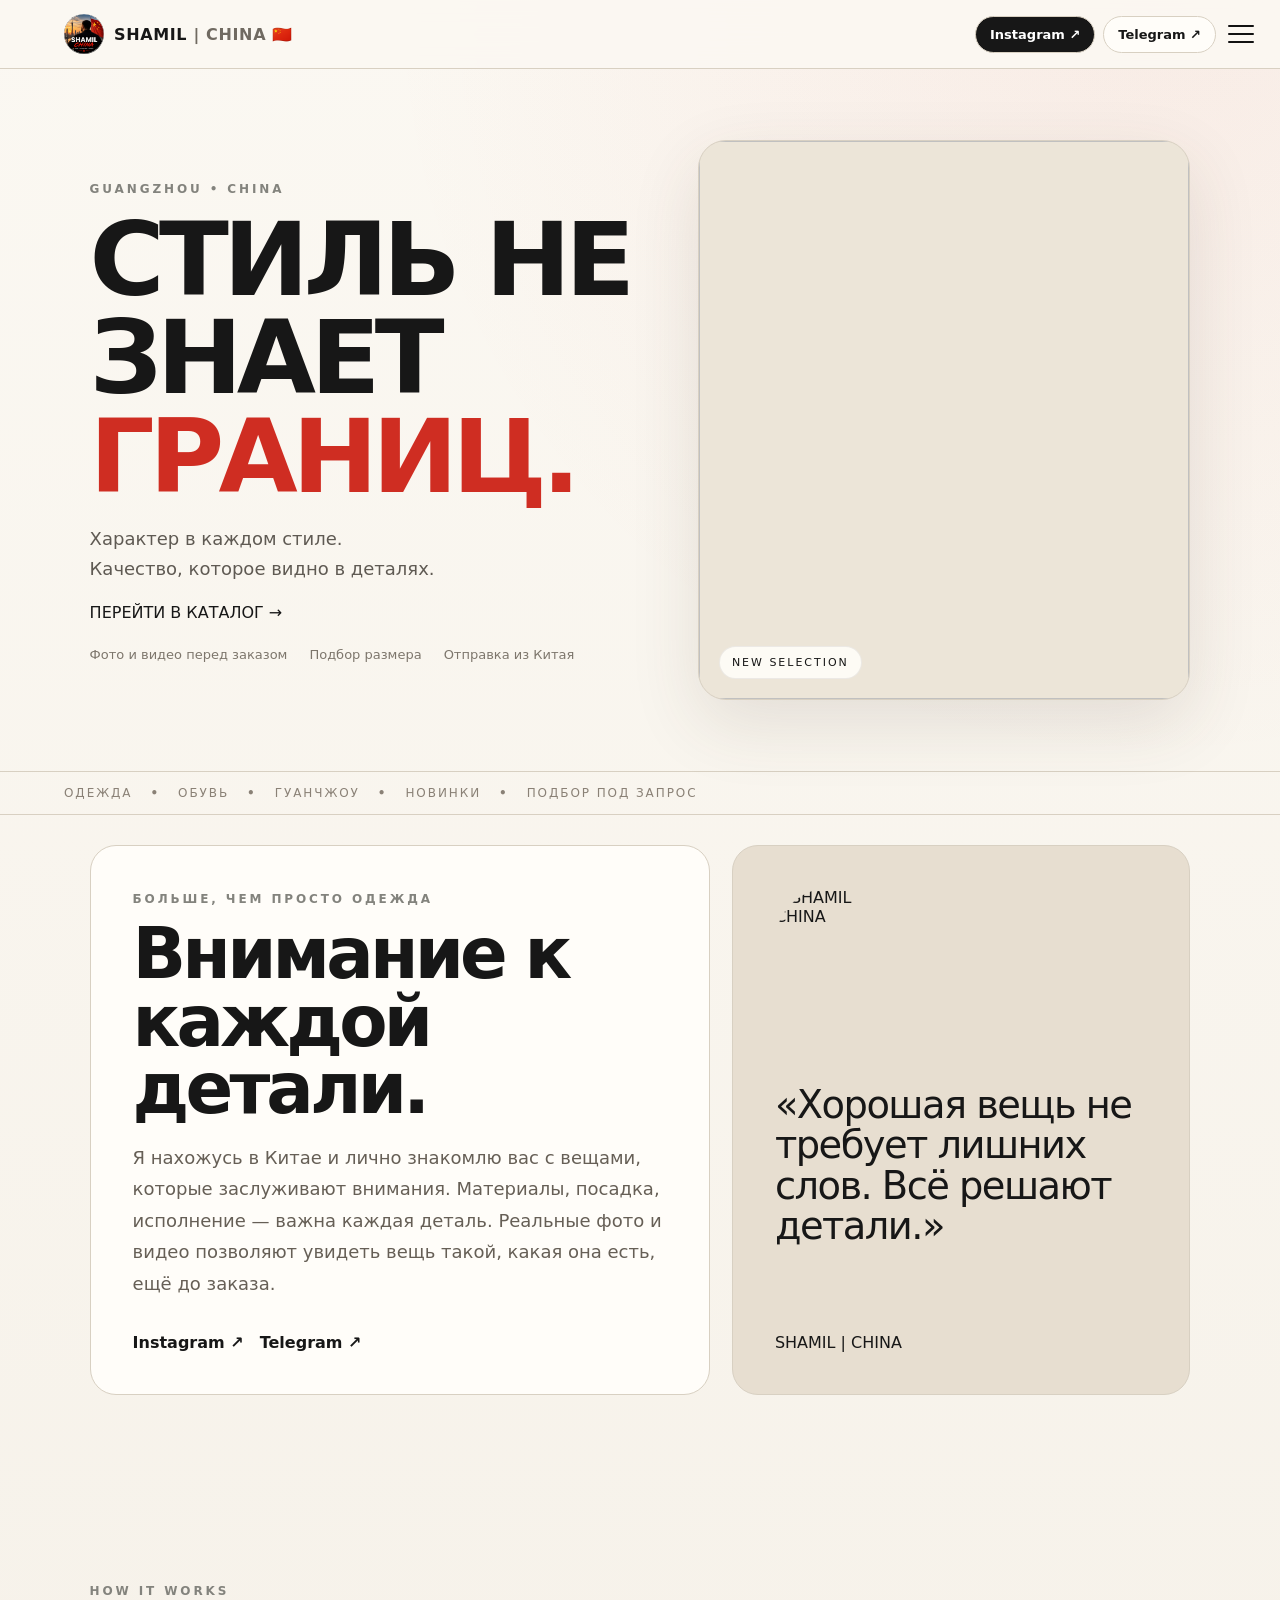
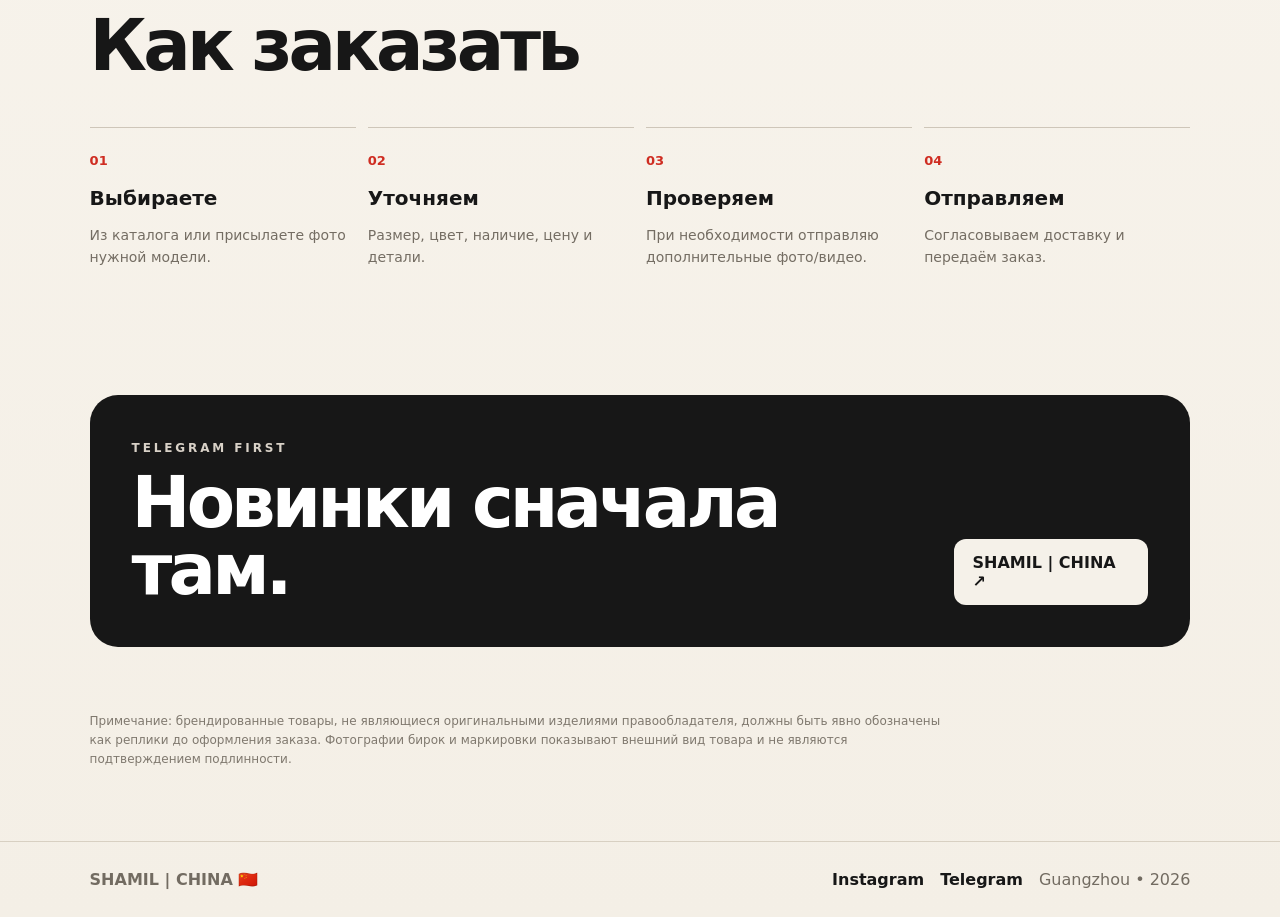
==== commit 46351056: "Update index.html" ====
--- a/index.html
+++ b/index.html
@@ -129,7 +129,7 @@
   </div>
 
   <div class="about-card">
-    <img src="logo.png" alt="SHAMIL CHINA">
+    <img src="logo-new.png" alt="SHAMIL CHINA">
 
     <blockquote>
       «Хорошая вещь не требует лишних слов.
--- a/styles.css
+++ b/styles.css
@@ -1492,3 +1492,136 @@
     background:#c9a15e;
   }
 }
+/* ===== ABOUT CONTRAST FIX ===== */
+
+.about-copy h2{
+  color:#3a281a !important;
+}
+
+.about-links a{
+  color:#9b7946 !important;
+  opacity:1 !important;
+  font-weight:600 !important;
+}
+/* ===== LUXURY HOW IT WORKS ===== */
+
+.how{
+  padding-top:46px !important;
+  padding-bottom:46px !important;
+}
+
+.how .section-head .kicker{
+  color:#c9a15e !important;
+  letter-spacing:.20em !important;
+}
+
+.how .section-head h2{
+  color:#f3eadc !important;
+  font-family:Georgia,"Times New Roman",serif !important;
+  font-weight:500 !important;
+}
+
+.how .steps{
+  display:grid !important;
+  gap:12px !important;
+}
+
+.how .steps > div{
+  position:relative;
+  padding:22px 22px 22px 76px !important;
+
+  background:
+    linear-gradient(
+      135deg,
+      rgba(48,35,24,.92) 0%,
+      rgba(24,18,13,.96) 100%
+    ) !important;
+
+  border:1px solid rgba(201,161,94,.22) !important;
+  border-radius:18px !important;
+
+  box-shadow:
+    0 14px 34px rgba(0,0,0,.22) !important;
+}
+
+.how .steps b{
+  position:absolute;
+  left:20px;
+  top:21px;
+
+  color:#c9a15e !important;
+  font-family:Georgia,"Times New Roman",serif !important;
+  font-size:24px !important;
+  font-weight:500 !important;
+}
+
+.how .steps h3{
+  margin:0 0 7px !important;
+
+  color:#f3eadc !important;
+  font-family:Georgia,"Times New Roman",serif !important;
+  font-size:20px !important;
+  font-weight:500 !important;
+}
+
+.how .steps p{
+  margin:0 !important;
+  color:#b9aa96 !important;
+  line-height:1.55 !important;
+}
+
+@media(max-width:560px){
+  .how{
+    padding-left:18px !important;
+    padding-right:18px !important;
+  }
+}
+/* ===== LUXURY TELEGRAM CTA ===== */
+
+.cta{
+  margin:24px 18px 42px !important;
+  padding:30px 24px !important;
+
+  background:
+    linear-gradient(
+      135deg,
+      #24190f 0%,
+      #110d09 100%
+    ) !important;
+
+  border:1px solid rgba(201,161,94,.35) !important;
+  border-radius:22px !important;
+
+  box-shadow:
+    0 20px 50px rgba(0,0,0,.30),
+    inset 0 1px rgba(255,255,255,.04) !important;
+}
+
+.cta .kicker{
+  color:#c9a15e !important;
+  letter-spacing:.20em !important;
+}
+
+.cta h2{
+  color:#f3eadc !important;
+  font-family:Georgia,"Times New Roman",serif !important;
+  font-weight:500 !important;
+  line-height:1.08 !important;
+}
+
+.cta .btn.white{
+  background:linear-gradient(
+    135deg,
+    #d8b36d 0%,
+    #efd59d 48%,
+    #c99c50 100%
+  ) !important;
+
+  color:#24170d !important;
+  border:0 !important;
+  border-radius:14px !important;
+
+  box-shadow:
+    inset 0 1px rgba(255,255,255,.40),
+    0 10px 24px rgba(0,0,0,.24) !important;
+}
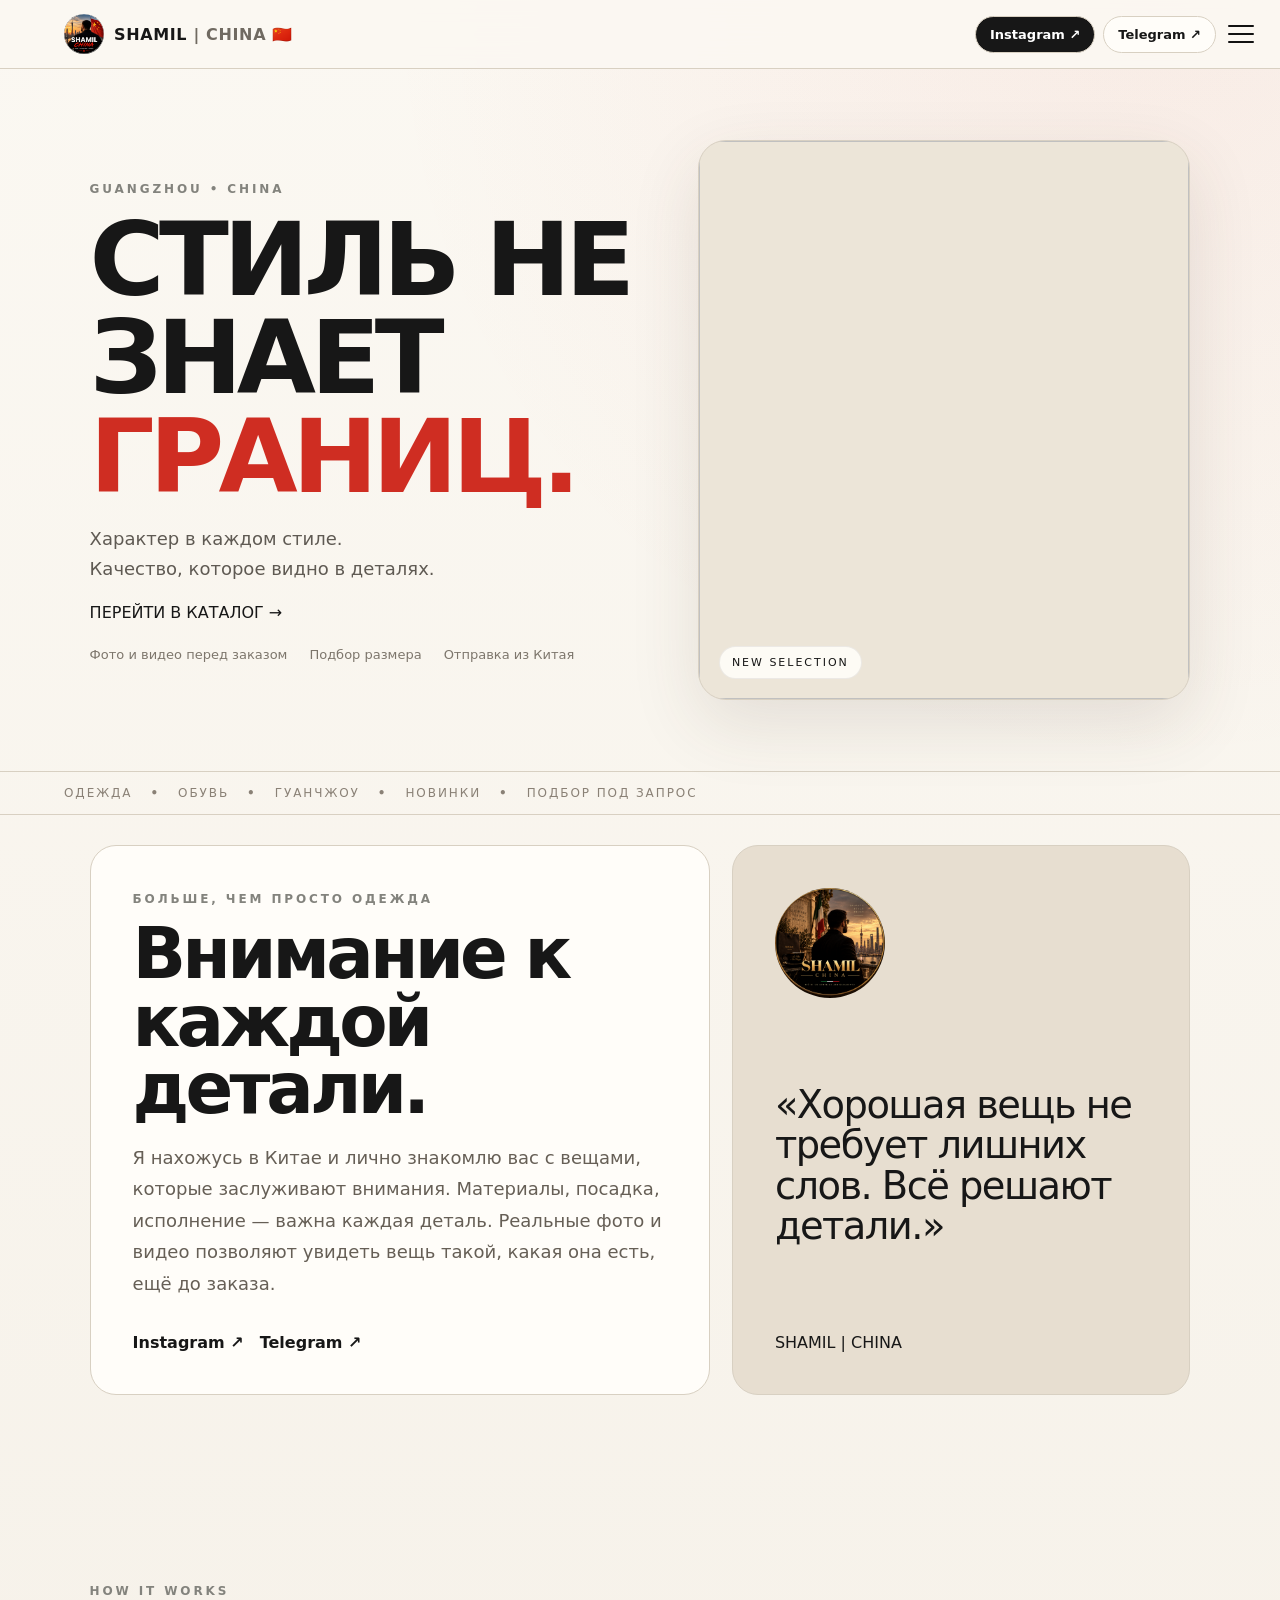
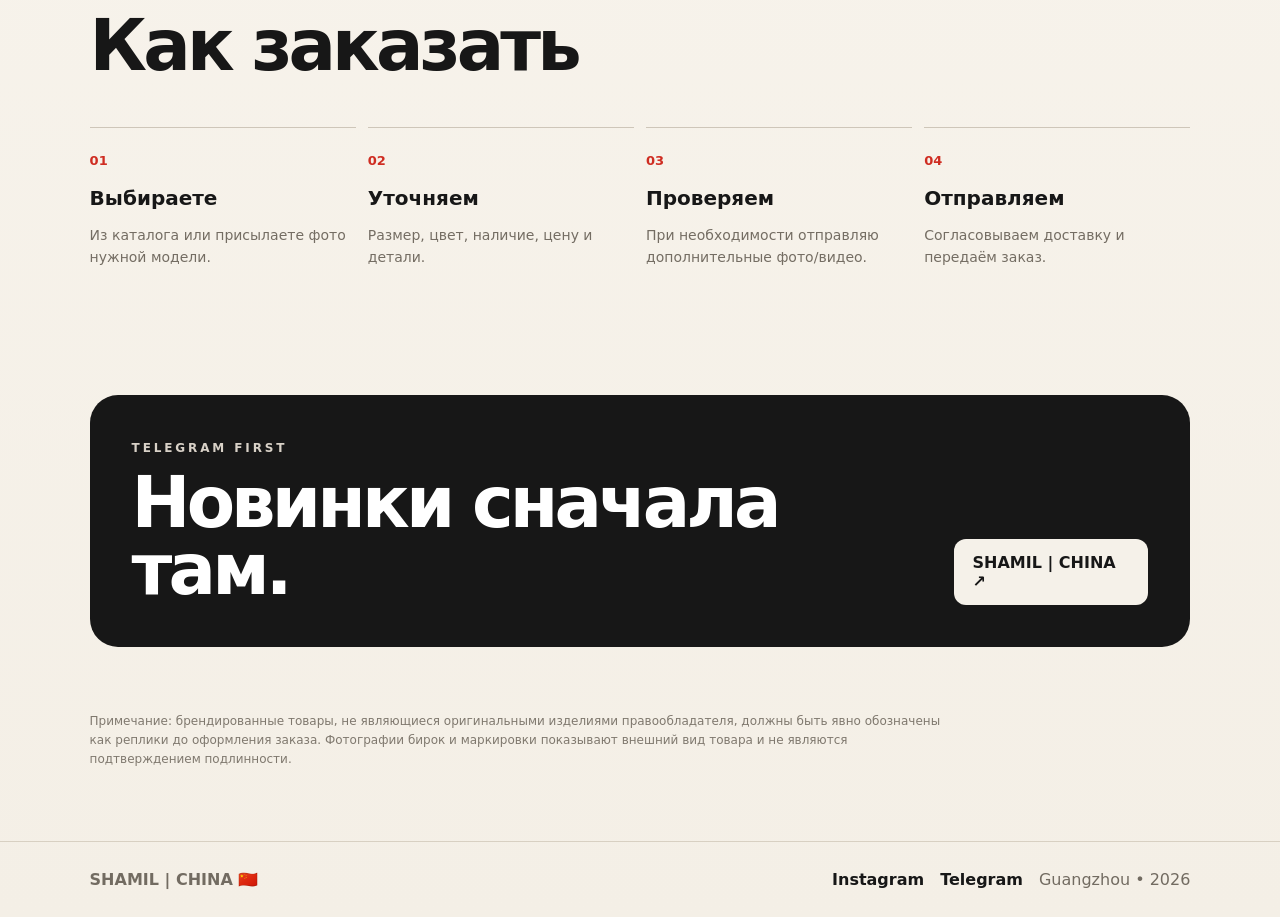
==== commit 45ba51c9: "Update index.html" ====
--- a/index.html
+++ b/index.html
@@ -129,7 +129,7 @@
   </div>
 
   <div class="about-card">
-    <img src="logo-new.png" alt="SHAMIL CHINA">
+    <img src="logo-new.PNG" alt="SHAMIL CHINA">
 
     <blockquote>
       «Хорошая вещь не требует лишних слов.
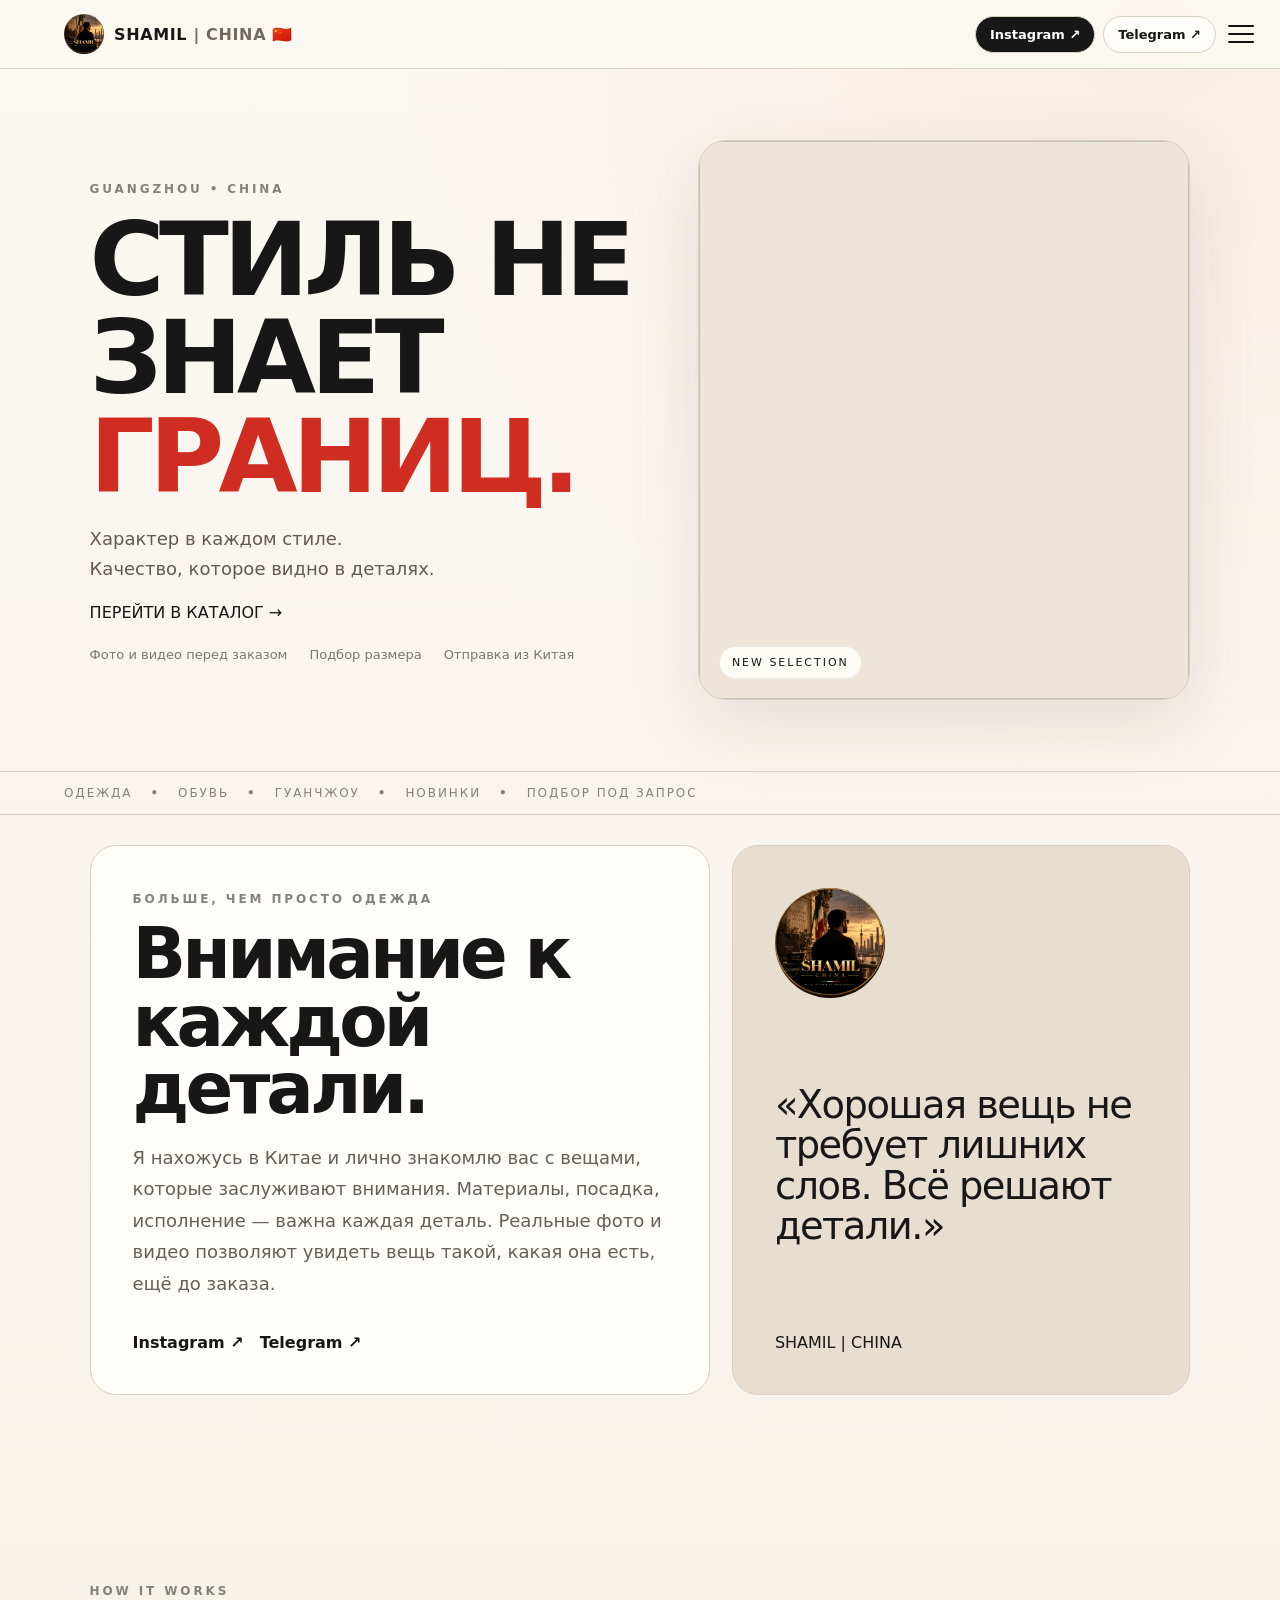
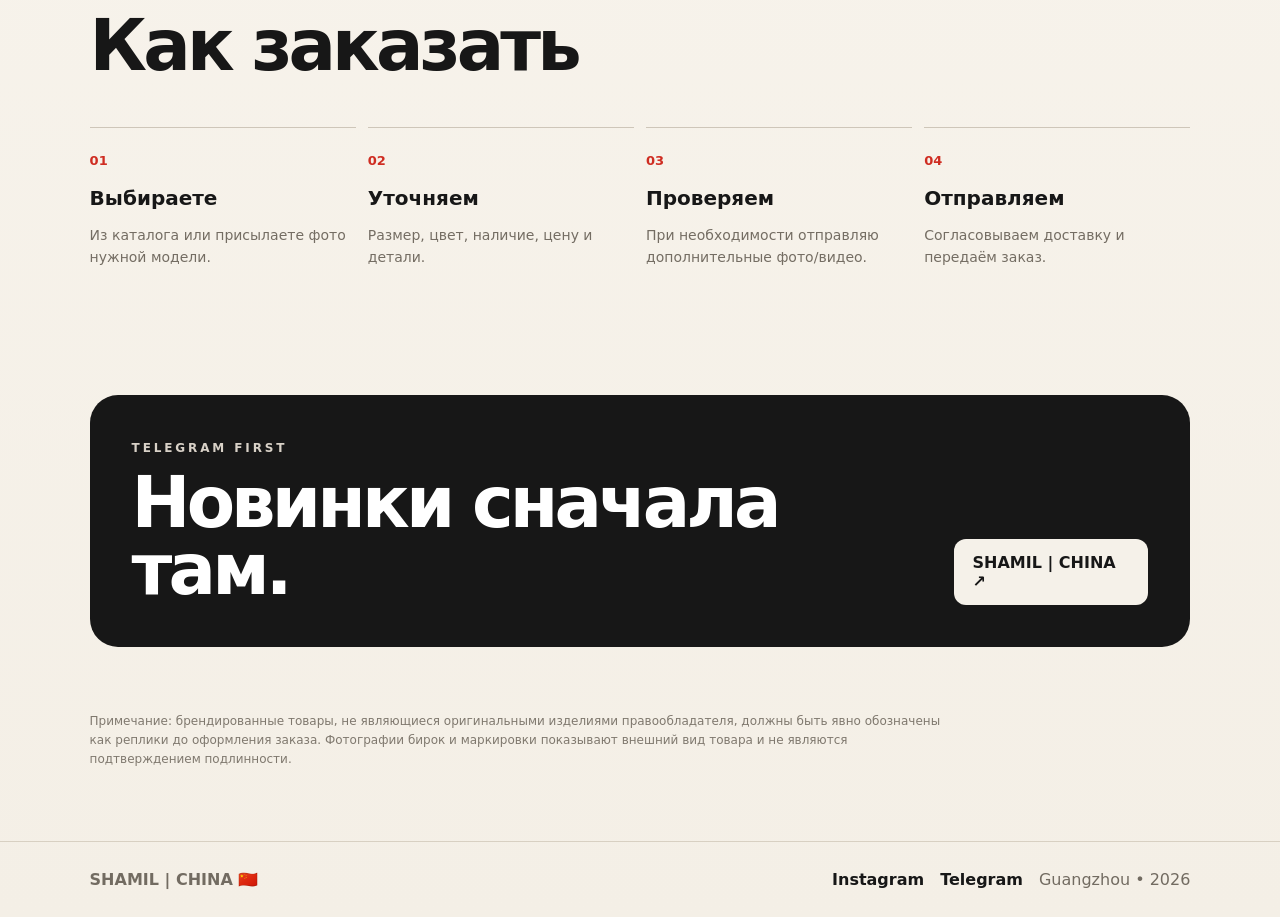
==== commit 2ce4dd5e: "Update index.html" ====
--- a/index.html
+++ b/index.html
@@ -20,7 +20,7 @@
 </div>
 <header class="topbar">
   <a class="brand" href="#top">
-    <img src="logo.png" alt="SHAMIL | CHINA">
+    <img src="logo-new.PNG" alt="SHAMIL | CHINA">
     <span>SHAMIL <i>| CHINA 🇨🇳</i></span>
   </a>
   <button class="menu-btn" onclick="openMenu()" aria-label="Открыть меню">
